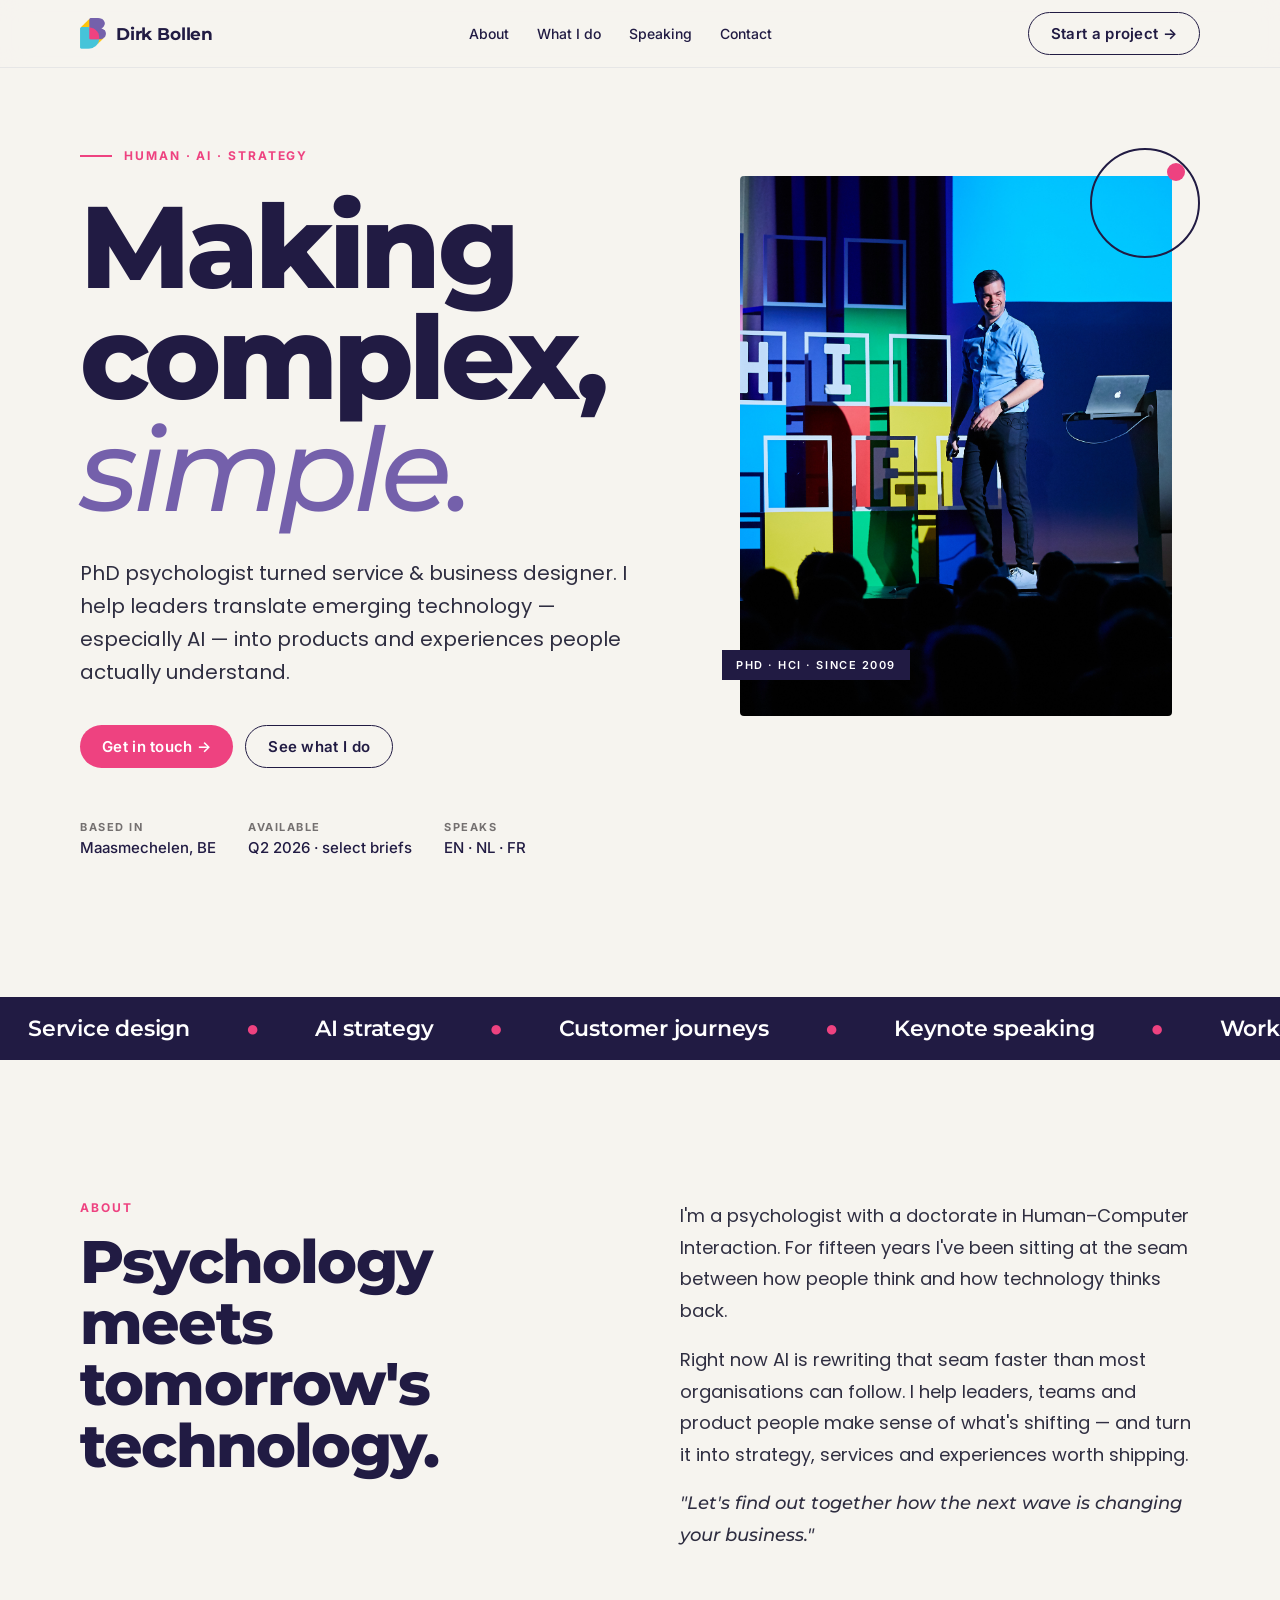
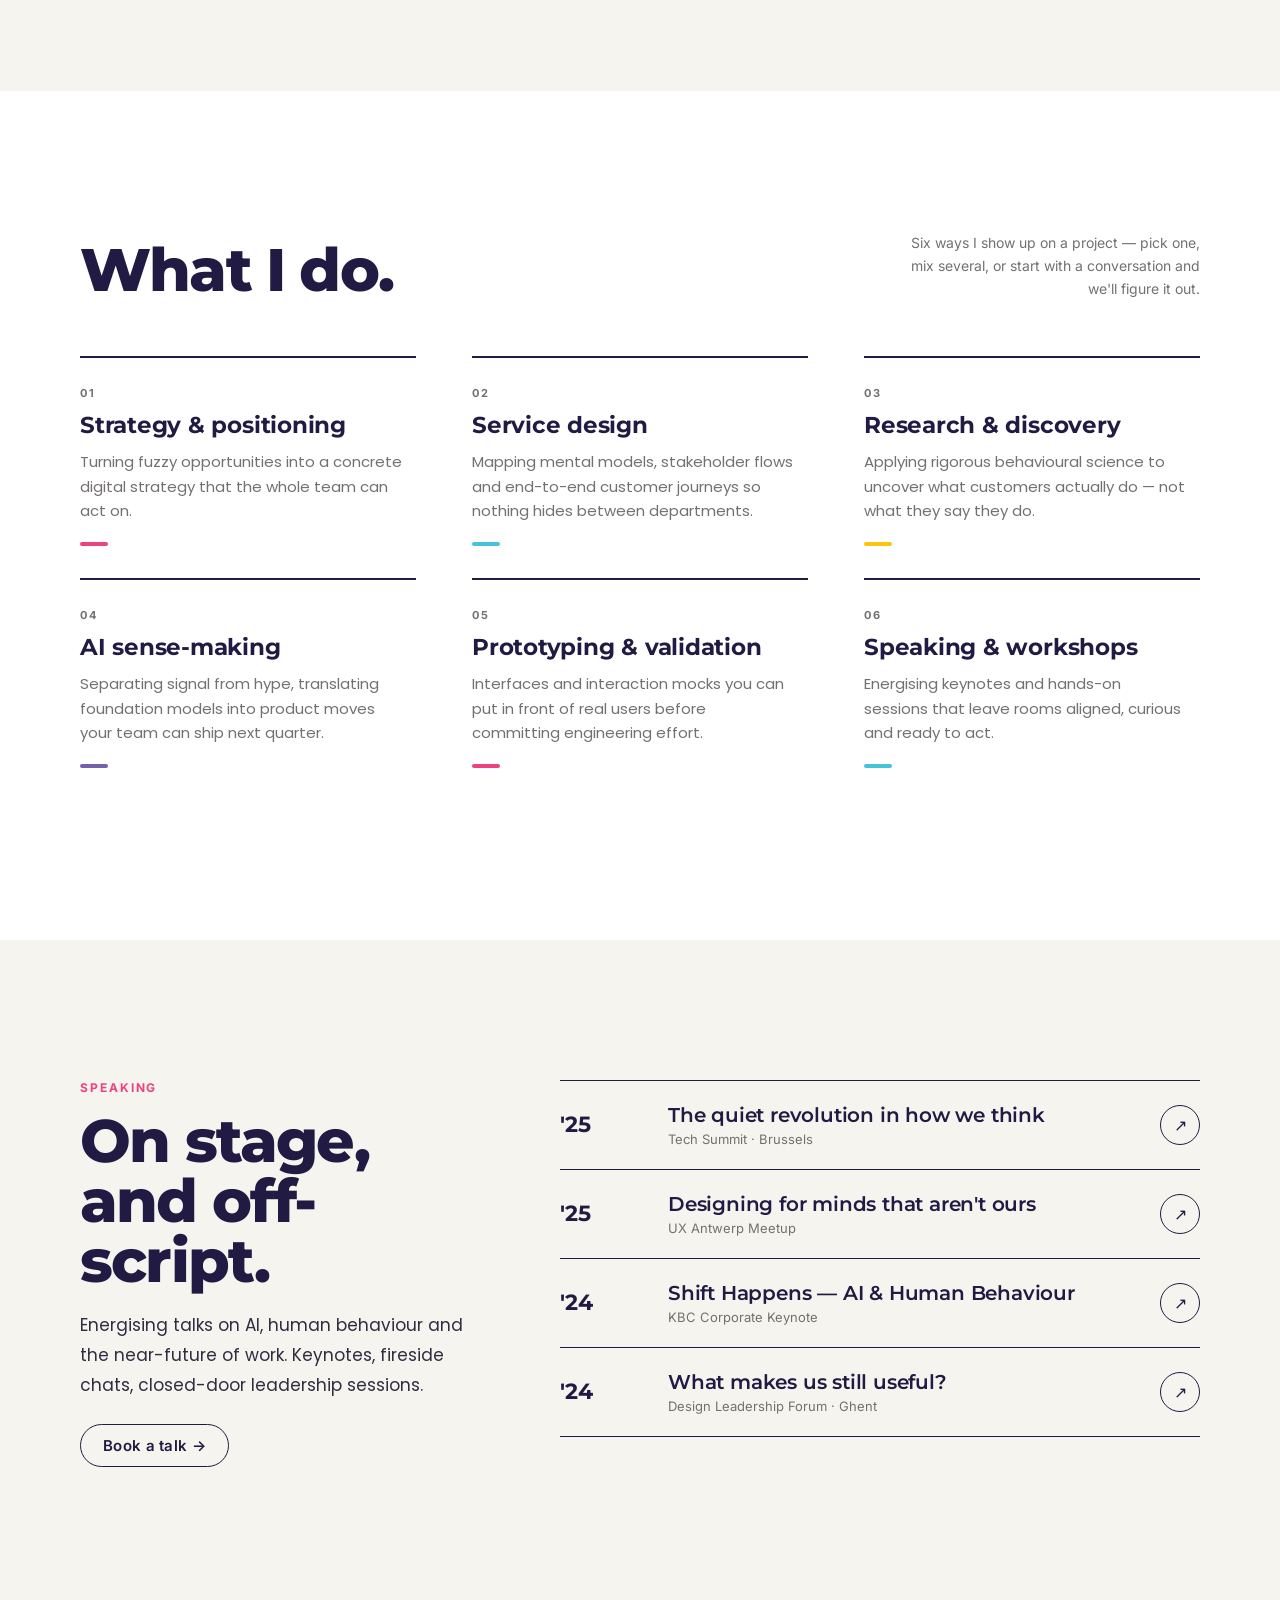
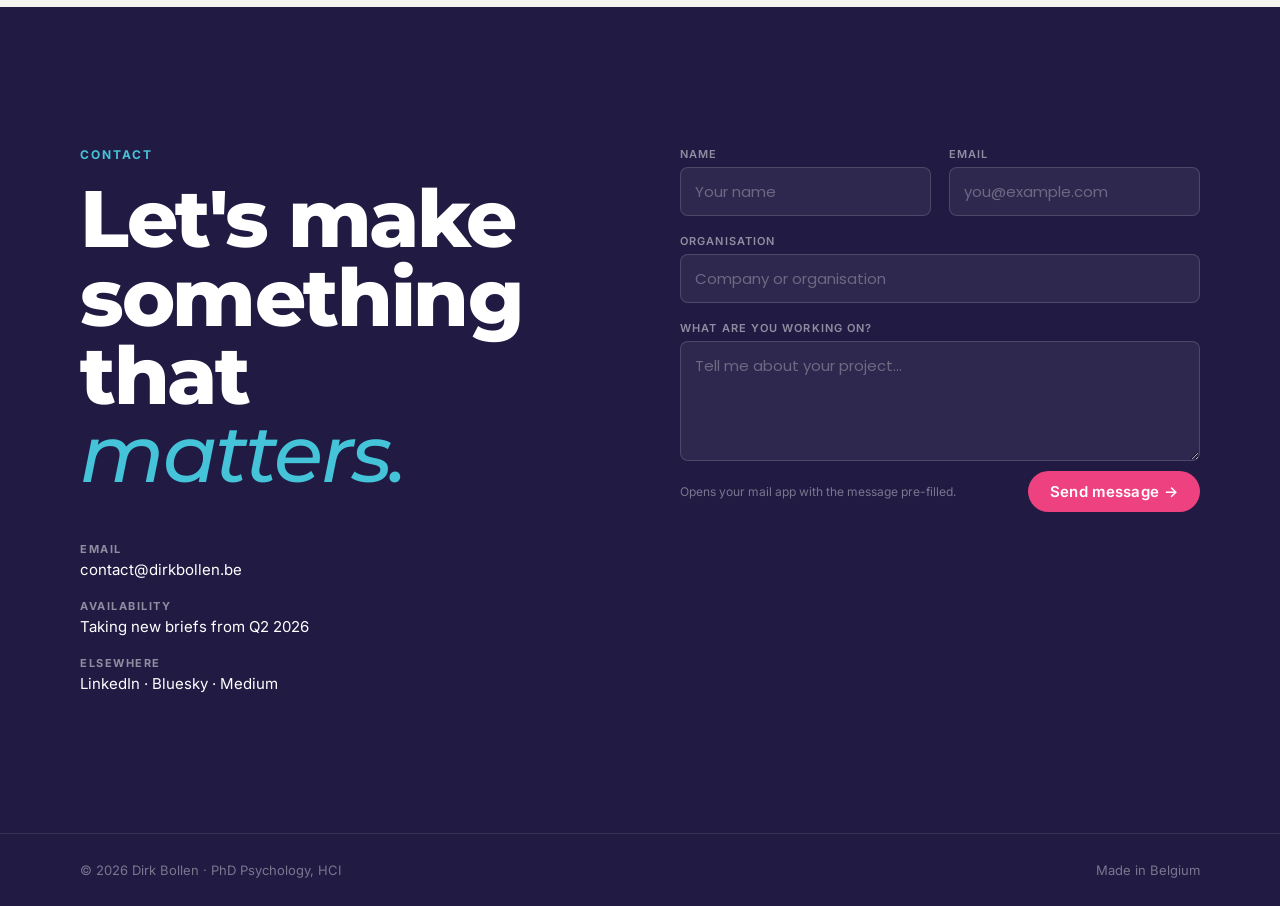
==== index.html @ e6adaf10 "Initial commit: personal website with index and assets Co-Authored-By: Claude Sonnet 4.6 <noreply@an" ====
<!DOCTYPE html>
<html lang="en">
<head>
  <meta charset="utf-8">
  <meta name="viewport" content="width=device-width, initial-scale=1">
  <title>Dirk Bollen — Making complex, simple.</title>
  <meta name="description" content="PhD psychologist turned service & business designer. Digital strategy, AI sense-making, service design and keynote speaking.">

  <link rel="preconnect" href="https://fonts.googleapis.com">
  <link rel="preconnect" href="https://fonts.gstatic.com" crossorigin>
  <link href="https://fonts.googleapis.com/css2?family=Montserrat:ital,wght@0,400;0,500;0,600;0,700;0,800;1,400;1,500;1,600;1,700;1,800&family=Poppins:wght@300;400;500;600;700&family=Inter:wght@400;500;600;700;800&display=swap" rel="stylesheet">

  <style>
  /* ── Reset ── */
  *, *::before, *::after { box-sizing: border-box; margin: 0; padding: 0; }

  :root {
    --yellow:  #FDC40D;
    --cyan:    #45C4D9;
    --purple:  #7460AB;
    --pink:    #EE4280;
    --ink:     #211B43;
    --ink-alt: #2F2E41;
    --gray-100: #E6E6E6;
    --gray-500: #747070;
    --bg-page:  #F6F4EF;
    --font-display: 'Montserrat', 'Helvetica Neue', Arial, sans-serif;
    --font-body:    'Poppins', 'Helvetica Neue', Arial, sans-serif;
    --font-ui:      'Inter', 'Helvetica Neue', Arial, sans-serif;
    --ease-out: cubic-bezier(0.22, 1, 0.36, 1);
    --nav-h: 68px;
  }

  html { font-size: 16px; scroll-behavior: smooth; }
  body {
    font-family: var(--font-body);
    background: var(--bg-page);
    color: var(--ink);
    -webkit-font-smoothing: antialiased;
    -moz-osx-font-smoothing: grayscale;
    overflow-x: hidden;
  }
  h1, h2, h3 { font-family: var(--font-display); letter-spacing: -0.03em; line-height: 1; }
  img { display: block; max-width: 100%; }
  a { color: inherit; text-decoration: none; }
  section { scroll-margin-top: var(--nav-h); }

  /* ── Buttons ── */
  .btn {
    display: inline-flex; align-items: center; gap: 8px;
    padding: 13px 22px;
    font-family: var(--font-ui); font-weight: 600; font-size: 15px;
    letter-spacing: 0.02em; border-radius: 999px;
    cursor: pointer; border: 0; text-decoration: none;
    transition: transform 150ms var(--ease-out);
    white-space: nowrap; line-height: 1;
  }
  .btn:hover  { transform: translateY(-1px); }
  .btn:active { transform: none; opacity: 0.9; }
  .btn-pink  { background: var(--pink);  color: #fff; }
  .btn-ghost { background: transparent; color: var(--ink); border: 1.5px solid var(--ink); }

  /* ── Layout wrap ── */
  .wrap {
    max-width: 1280px; margin: 0 auto; padding: 0 24px;
  }
  @media (min-width: 768px)  { .wrap { padding: 0 48px; } }
  @media (min-width: 1280px) { .wrap { padding: 0 80px; } }

  /* ── Nav ── */
  .nav {
    position: sticky; top: 0; z-index: 50;
    height: var(--nav-h);
    background: rgba(246,244,239,0.92);
    backdrop-filter: blur(12px); -webkit-backdrop-filter: blur(12px);
    border-bottom: 1px solid var(--gray-100);
  }
  .nav-inner {
    max-width: 1280px; margin: 0 auto; padding: 0 24px;
    height: 100%; display: flex; align-items: center; justify-content: space-between;
  }
  @media (min-width: 768px)  { .nav-inner { padding: 0 48px; } }
  @media (min-width: 1280px) { .nav-inner { padding: 0 80px; } }

  .nav-brand {
    display: flex; align-items: center; gap: 10px;
    font-family: var(--font-display); font-weight: 700; font-size: 17px;
    letter-spacing: -0.01em; color: var(--ink);
  }
  .nav-brand img { width: 26px; height: auto; }

  .nav-links {
    display: none; list-style: none;
    gap: 28px; font-family: var(--font-ui); font-weight: 500; font-size: 14px;
  }
  .nav-links a:hover { color: var(--pink); transition: color 150ms ease; }
  @media (min-width: 768px) { .nav-links { display: flex; } }

  .nav-cta { display: none; }
  @media (min-width: 1024px) { .nav-cta { display: inline-flex; } }

  .nav-mobile-cta { display: inline-flex; font-size: 14px; padding: 10px 18px; }
  @media (min-width: 768px) { .nav-mobile-cta { display: none; } }

  /* ── Hero ── */
  #hero { padding: 72px 0 100px; }
  @media (min-width: 1024px) { #hero { padding: 80px 0 140px; } }

  .hero-grid {
    display: grid; grid-template-columns: 1fr; gap: 64px; align-items: start;
  }
  @media (min-width: 1024px) {
    .hero-grid { grid-template-columns: 1fr 460px; gap: 80px; }
  }

  .hero-eyebrow {
    font-family: var(--font-ui); font-weight: 700; font-size: 12px;
    letter-spacing: 0.16em; text-transform: uppercase; color: var(--pink);
    display: flex; align-items: center; gap: 12px; margin-bottom: 28px;
  }
  .hero-eyebrow::before {
    content: ""; width: 32px; height: 2px; background: var(--pink); flex-shrink: 0;
  }

  #hero h1 {
    font-size: clamp(64px, 10vw, 116px);
    font-weight: 800; letter-spacing: -0.04em; line-height: 0.96; margin-bottom: 32px;
  }
  #hero h1 em { font-style: italic; font-weight: 500; color: var(--purple); }

  .hero-sub {
    font-size: clamp(17px, 1.8vw, 20px); line-height: 1.65;
    color: var(--ink-alt); max-width: 52ch; margin-bottom: 36px;
  }

  .hero-ctas { display: flex; flex-wrap: wrap; gap: 12px; margin-bottom: 52px; }

  .hero-meta { display: flex; flex-wrap: wrap; gap: 32px; font-family: var(--font-ui); }
  .hero-meta .k {
    font-size: 11px; font-weight: 700; letter-spacing: 0.14em;
    text-transform: uppercase; color: var(--gray-500); margin-bottom: 4px;
  }
  .hero-meta .v { font-size: 15px; font-weight: 500; }

  /* Portrait */
  .portrait-wrap {
    position: relative; padding: 28px 28px 0 0;
  }
  @media (max-width: 1023px) { .portrait-wrap { max-width: 400px; } }

  .portrait-inner { position: relative; aspect-ratio: 4 / 5; }

  .portrait-img {
    position: absolute; inset: 0; border-radius: 4px;
    background-image: url('project/website/assets/dirk-stage.jpg');
    background-size: cover; background-position: 52% 40%;
  }
  .portrait-tag {
    position: absolute; left: -18px; bottom: 36px;
    background: var(--ink); color: #fff;
    font-family: var(--font-ui); font-weight: 600; font-size: 11px;
    letter-spacing: 0.14em; text-transform: uppercase; padding: 8px 14px;
    white-space: nowrap;
  }
  .portrait-ring {
    position: absolute; right: -28px; top: -28px;
    width: 110px; height: 110px;
    border: 2px solid var(--ink); border-radius: 50%; pointer-events: none;
  }
  .portrait-dot {
    position: absolute; right: -13px; top: -13px;
    width: 18px; height: 18px;
    background: var(--pink); border-radius: 50%; pointer-events: none;
  }

  /* ── Ticker ── */
  .ticker {
    background: var(--ink); color: #fff;
    padding: 18px 0; overflow: hidden; white-space: nowrap; user-select: none;
    font-family: var(--font-display); font-weight: 600;
    font-size: clamp(16px, 2vw, 22px); letter-spacing: -0.01em;
  }
  .ticker-track {
    display: inline-flex;
    animation: ticker 30s linear infinite;
  }
  .ticker-track span { padding: 0 28px; flex-shrink: 0; }
  .ticker-dot { color: var(--pink); }
  @keyframes ticker {
    from { transform: translateX(0); }
    to   { transform: translateX(-50%); }
  }
  @media (prefers-reduced-motion: reduce) { .ticker-track { animation: none; } }

  /* ── About ── */
  #about { padding: 100px 0; }
  @media (min-width: 1024px) { #about { padding: 140px 0; } }

  .about-grid {
    display: grid; grid-template-columns: 1fr; gap: 48px;
  }
  @media (min-width: 900px) {
    .about-grid { grid-template-columns: 1fr 1fr; gap: 80px; align-items: start; }
  }

  .section-label {
    font-family: var(--font-ui); font-weight: 700; font-size: 12px;
    letter-spacing: 0.16em; text-transform: uppercase;
    color: var(--pink); margin-bottom: 16px;
  }

  #about h2 {
    font-size: clamp(40px, 5vw, 60px); font-weight: 800; line-height: 1.02;
  }

  .about-body p {
    font-size: clamp(16px, 1.5vw, 18px); line-height: 1.75;
    color: var(--ink-alt); max-width: 55ch;
  }
  .about-body p + p { margin-top: 18px; }
  .about-sig {
    margin-top: 28px;
    font-family: var(--font-display); font-style: italic; font-weight: 500;
    font-size: clamp(17px, 1.8vw, 21px); color: var(--purple);
    line-height: 1.4; max-width: 44ch;
  }

  /* ── Services ── */
  #services { background: #fff; padding: 100px 0; }
  @media (min-width: 1024px) { #services { padding: 140px 0; } }

  .services-head {
    display: flex; justify-content: space-between; align-items: flex-end;
    flex-wrap: wrap; gap: 24px; margin-bottom: 56px;
  }
  #services h2 { font-size: clamp(40px, 5vw, 60px); font-weight: 800; }
  .services-note {
    font-family: var(--font-ui); font-size: 14px; color: var(--gray-500);
    max-width: 300px; line-height: 1.65;
  }
  @media (min-width: 1024px) { .services-note { text-align: right; } }

  .svc-grid { display: grid; grid-template-columns: 1fr; }
  @media (min-width: 640px)  { .svc-grid { grid-template-columns: repeat(2, 1fr); column-gap: 48px; } }
  @media (min-width: 1024px) { .svc-grid { grid-template-columns: repeat(3, 1fr); column-gap: 56px; } }

  .svc-item { padding: 28px 0 32px; border-top: 2px solid var(--ink); }
  .svc-num {
    font-family: var(--font-ui); font-size: 11px; font-weight: 700;
    letter-spacing: 0.14em; text-transform: uppercase;
    color: var(--gray-500); margin-bottom: 12px;
  }
  .svc-item h3 {
    font-size: clamp(19px, 1.8vw, 23px); font-weight: 700;
    letter-spacing: -0.01em; line-height: 1.2; margin-bottom: 10px;
  }
  .svc-item p { font-size: 15px; line-height: 1.65; color: var(--gray-500); max-width: 36ch; }
  .svc-bar { width: 28px; height: 4px; background: var(--pink); margin-top: 18px; border-radius: 2px; }
  .svc-item:nth-child(2) .svc-bar { background: var(--cyan); }
  .svc-item:nth-child(3) .svc-bar { background: var(--yellow); }
  .svc-item:nth-child(4) .svc-bar { background: var(--purple); }
  .svc-item:nth-child(5) .svc-bar { background: var(--pink); }
  .svc-item:nth-child(6) .svc-bar { background: var(--cyan); }

  /* ── Speaking ── */
  #speaking { padding: 100px 0; }
  @media (min-width: 1024px) { #speaking { padding: 140px 0; } }

  .speaking-grid {
    display: grid; grid-template-columns: 1fr; gap: 48px;
  }
  @media (min-width: 1024px) {
    .speaking-grid { grid-template-columns: 400px 1fr; gap: 80px; align-items: start; }
  }

  #speaking h2 {
    font-size: clamp(40px, 5vw, 60px); font-weight: 800; line-height: 1; margin-top: 14px;
  }
  .speaking-lead {
    font-size: clamp(15px, 1.5vw, 17px); line-height: 1.75;
    color: var(--ink-alt); margin-top: 20px; max-width: 42ch;
  }
  .speaking-cta { margin-top: 24px; display: inline-flex; }

  .talks { border-bottom: 1.5px solid var(--ink); }
  .talk {
    display: grid; grid-template-columns: 56px 1fr auto;
    gap: 20px; padding: 22px 0;
    border-top: 1.5px solid var(--ink); align-items: center;
  }
  @media (min-width: 640px) { .talk { grid-template-columns: 80px 1fr auto; gap: 28px; } }

  .talk-year {
    font-family: var(--font-display); font-weight: 700;
    font-size: clamp(18px, 2vw, 22px); line-height: 1;
  }
  .talk-title {
    font-family: var(--font-display); font-weight: 600;
    font-size: clamp(16px, 1.8vw, 20px); letter-spacing: -0.01em; line-height: 1.2;
  }
  .talk-venue {
    font-family: var(--font-ui); font-size: 13px;
    color: var(--gray-500); margin-top: 4px;
  }
  .talk-arrow {
    width: 40px; height: 40px; flex-shrink: 0;
    border: 1.5px solid var(--ink); border-radius: 50%;
    display: flex; align-items: center; justify-content: center; font-size: 16px;
    transition: background 150ms ease, color 150ms ease;
  }
  .talk:hover .talk-arrow { background: var(--ink); color: #fff; }

  /* ── Contact ── */
  #contact { background: var(--ink); color: #fff; padding: 100px 0; }
  @media (min-width: 1024px) { #contact { padding: 140px 0; } }

  .contact-grid {
    display: grid; grid-template-columns: 1fr; gap: 60px;
  }
  @media (min-width: 1024px) {
    .contact-grid { grid-template-columns: 1fr 520px; gap: 100px; }
  }

  .contact-label {
    font-family: var(--font-ui); font-weight: 700; font-size: 12px;
    letter-spacing: 0.16em; text-transform: uppercase;
    color: var(--cyan); margin-bottom: 18px;
  }
  #contact h2 {
    font-size: clamp(48px, 7vw, 80px); font-weight: 800; line-height: 0.98; color: #fff;
  }
  #contact h2 em { font-style: italic; font-weight: 500; color: var(--cyan); }

  .contact-info { margin-top: 48px; display: flex; flex-direction: column; gap: 20px; }
  .contact-info .row { font-family: var(--font-ui); font-size: 15px; }
  .contact-info .row small {
    display: block; color: rgba(255,255,255,0.5);
    font-size: 11px; letter-spacing: 0.14em; text-transform: uppercase;
    font-weight: 700; margin-bottom: 4px;
  }

  /* Form */
  .form-grid { display: grid; grid-template-columns: 1fr; gap: 18px; }
  @media (min-width: 540px) {
    .form-grid { grid-template-columns: 1fr 1fr; }
    .form-grid .f-full { grid-column: 1 / 3; }
  }

  .field { display: flex; flex-direction: column; gap: 6px; }
  .field label {
    font-family: var(--font-ui); font-weight: 600; font-size: 11px;
    letter-spacing: 0.1em; text-transform: uppercase; color: rgba(255,255,255,0.5);
  }
  .field input, .field textarea {
    font-family: var(--font-body); font-size: 15px; padding: 12px 14px;
    background: rgba(255,255,255,0.06); border: 1.5px solid rgba(255,255,255,0.15);
    color: #fff; border-radius: 8px; outline: none; width: 100%;
    transition: border-color 150ms ease;
  }
  .field input::placeholder, .field textarea::placeholder { color: rgba(255,255,255,0.3); }
  .field input:focus, .field textarea:focus { border-color: var(--cyan); }
  .field textarea { min-height: 120px; resize: vertical; }

  .form-footer {
    display: flex; align-items: center; justify-content: space-between;
    flex-wrap: wrap; gap: 16px; margin-top: 10px;
  }
  .form-note {
    font-family: var(--font-ui); font-size: 12px; color: rgba(255,255,255,0.4); margin: 0;
  }

  /* ── Footer ── */
  footer {
    background: var(--ink); padding: 28px 0;
    border-top: 1px solid rgba(255,255,255,0.1);
    font-family: var(--font-ui); font-size: 13px; color: rgba(255,255,255,0.4);
  }
  .footer-inner {
    display: flex; justify-content: space-between;
    align-items: center; flex-wrap: wrap; gap: 12px;
  }
  </style>
</head>
<body>

  <!-- NAV -->
  <header class="nav">
    <div class="nav-inner">
      <a href="#hero" class="nav-brand">
        <img src="project/website/assets/logo-color.png" alt="Dirk Bollen">
        Dirk Bollen
      </a>
      <ul class="nav-links">
        <li><a href="#about">About</a></li>
        <li><a href="#services">What I do</a></li>
        <li><a href="#speaking">Speaking</a></li>
        <li><a href="#contact">Contact</a></li>
      </ul>
      <a href="#contact" class="btn btn-ghost nav-cta">Start a project →</a>
      <a href="#contact" class="btn btn-pink nav-mobile-cta">Contact</a>
    </div>
  </header>

  <main>

    <!-- HERO -->
    <section id="hero">
      <div class="wrap">
        <div class="hero-grid">
          <div>
            <div class="hero-eyebrow">Human · AI · Strategy</div>
            <h1>Making<br>complex,<br><em>simple.</em></h1>
            <p class="hero-sub">PhD psychologist turned service &amp; business designer. I help leaders translate emerging technology — especially AI — into products and experiences people actually understand.</p>
            <div class="hero-ctas">
              <a class="btn btn-pink" href="#contact">Get in touch →</a>
              <a class="btn btn-ghost" href="#services">See what I do</a>
            </div>
            <div class="hero-meta">
              <div><div class="k">Based in</div><div class="v">Maasmechelen, BE</div></div>
              <div><div class="k">Available</div><div class="v">Q2 2026 · select briefs</div></div>
              <div><div class="k">Speaks</div><div class="v">EN · NL · FR</div></div>
            </div>
          </div>
          <div class="portrait-wrap">
            <div class="portrait-inner">
              <div class="portrait-img" role="img" aria-label="Dirk Bollen presenting on stage"></div>
              <div class="portrait-ring" aria-hidden="true"></div>
              <div class="portrait-dot" aria-hidden="true"></div>
              <div class="portrait-tag">PhD · HCI · since 2009</div>
            </div>
          </div>
        </div>
      </div>
    </section>

    <!-- TICKER -->
    <div class="ticker" aria-hidden="true">
      <div class="ticker-track">
        <span>Service design</span><span class="ticker-dot">●</span>
        <span>AI strategy</span><span class="ticker-dot">●</span>
        <span>Customer journeys</span><span class="ticker-dot">●</span>
        <span>Keynote speaking</span><span class="ticker-dot">●</span>
        <span>Workshops</span><span class="ticker-dot">●</span>
        <span>Behavioural research</span><span class="ticker-dot">●</span>
        <span>Product discovery</span><span class="ticker-dot">●</span>
        <!-- duplicate for seamless loop -->
        <span>Service design</span><span class="ticker-dot">●</span>
        <span>AI strategy</span><span class="ticker-dot">●</span>
        <span>Customer journeys</span><span class="ticker-dot">●</span>
        <span>Keynote speaking</span><span class="ticker-dot">●</span>
        <span>Workshops</span><span class="ticker-dot">●</span>
        <span>Behavioural research</span><span class="ticker-dot">●</span>
        <span>Product discovery</span><span class="ticker-dot">●</span>
      </div>
    </div>

    <!-- ABOUT -->
    <section id="about">
      <div class="wrap">
        <div class="about-grid">
          <div>
            <div class="section-label">About</div>
            <h2>Psychology<br>meets tomorrow's<br>technology.</h2>
          </div>
          <div class="about-body">
            <p>I'm a psychologist with a doctorate in Human–Computer Interaction. For fifteen years I've been sitting at the seam between how people think and how technology thinks back.</p>
            <p>Right now AI is rewriting that seam faster than most organisations can follow. I help leaders, teams and product people make sense of what's shifting — and turn it into strategy, services and experiences worth shipping.</p>
            <p class="about-sig">"Let's find out together how the next wave is changing your business."</p>
          </div>
        </div>
      </div>
    </section>

    <!-- SERVICES -->
    <section id="services">
      <div class="wrap">
        <div class="services-head">
          <h2>What I do.</h2>
          <p class="services-note">Six ways I show up on a project — pick one, mix several, or start with a conversation and we'll figure it out.</p>
        </div>
        <div class="svc-grid">
          <div class="svc-item">
            <div class="svc-num">01</div>
            <h3>Strategy &amp; positioning</h3>
            <p>Turning fuzzy opportunities into a concrete digital strategy that the whole team can act on.</p>
            <div class="svc-bar"></div>
          </div>
          <div class="svc-item">
            <div class="svc-num">02</div>
            <h3>Service design</h3>
            <p>Mapping mental models, stakeholder flows and end-to-end customer journeys so nothing hides between departments.</p>
            <div class="svc-bar"></div>
          </div>
          <div class="svc-item">
            <div class="svc-num">03</div>
            <h3>Research &amp; discovery</h3>
            <p>Applying rigorous behavioural science to uncover what customers actually do — not what they say they do.</p>
            <div class="svc-bar"></div>
          </div>
          <div class="svc-item">
            <div class="svc-num">04</div>
            <h3>AI sense-making</h3>
            <p>Separating signal from hype, translating foundation models into product moves your team can ship next quarter.</p>
            <div class="svc-bar"></div>
          </div>
          <div class="svc-item">
            <div class="svc-num">05</div>
            <h3>Prototyping &amp; validation</h3>
            <p>Interfaces and interaction mocks you can put in front of real users before committing engineering effort.</p>
            <div class="svc-bar"></div>
          </div>
          <div class="svc-item">
            <div class="svc-num">06</div>
            <h3>Speaking &amp; workshops</h3>
            <p>Energising keynotes and hands-on sessions that leave rooms aligned, curious and ready to act.</p>
            <div class="svc-bar"></div>
          </div>
        </div>
      </div>
    </section>

    <!-- SPEAKING -->
    <section id="speaking">
      <div class="wrap">
        <div class="speaking-grid">
          <div>
            <div class="section-label">Speaking</div>
            <h2>On stage,<br>and off-script.</h2>
            <p class="speaking-lead">Energising talks on AI, human behaviour and the near-future of work. Keynotes, fireside chats, closed-door leadership sessions.</p>
            <a class="btn btn-ghost speaking-cta" href="#contact">Book a talk →</a>
          </div>
          <div>
            <div class="talks">
              <div class="talk">
                <div class="talk-year">'25</div>
                <div>
                  <div class="talk-title">The quiet revolution in how we think</div>
                  <div class="talk-venue">Tech Summit · Brussels</div>
                </div>
                <div class="talk-arrow" aria-hidden="true">↗</div>
              </div>
              <div class="talk">
                <div class="talk-year">'25</div>
                <div>
                  <div class="talk-title">Designing for minds that aren't ours</div>
                  <div class="talk-venue">UX Antwerp Meetup</div>
                </div>
                <div class="talk-arrow" aria-hidden="true">↗</div>
              </div>
              <div class="talk">
                <div class="talk-year">'24</div>
                <div>
                  <div class="talk-title">Shift Happens — AI &amp; Human Behaviour</div>
                  <div class="talk-venue">KBC Corporate Keynote</div>
                </div>
                <div class="talk-arrow" aria-hidden="true">↗</div>
              </div>
              <div class="talk">
                <div class="talk-year">'24</div>
                <div>
                  <div class="talk-title">What makes us still useful?</div>
                  <div class="talk-venue">Design Leadership Forum · Ghent</div>
                </div>
                <div class="talk-arrow" aria-hidden="true">↗</div>
              </div>
            </div>
          </div>
        </div>
      </div>
    </section>

    <!-- CONTACT -->
    <section id="contact">
      <div class="wrap">
        <div class="contact-grid">
          <div>
            <div class="contact-label">Contact</div>
            <h2>Let's make<br>something that <em>matters.</em></h2>
            <div class="contact-info">
              <div class="row"><small>Email</small>contact@dirkbollen.be</div>
              <div class="row"><small>Availability</small>Taking new briefs from Q2 2026</div>
              <div class="row"><small>Elsewhere</small>LinkedIn · Bluesky · Medium</div>
            </div>
          </div>
          <form onsubmit="return sendMail(event)">
            <div class="form-grid">
              <div class="field">
                <label for="name">Name</label>
                <input id="name" name="name" type="text" required placeholder="Your name">
              </div>
              <div class="field">
                <label for="email">Email</label>
                <input id="email" name="email" type="email" required placeholder="you@example.com">
              </div>
              <div class="field f-full">
                <label for="org">Organisation</label>
                <input id="org" name="org" type="text" placeholder="Company or organisation">
              </div>
              <div class="field f-full">
                <label for="msg">What are you working on?</label>
                <textarea id="msg" name="msg" required placeholder="Tell me about your project..."></textarea>
              </div>
            </div>
            <div class="form-footer">
              <p class="form-note">Opens your mail app with the message pre-filled.</p>
              <button class="btn btn-pink" type="submit">Send message →</button>
            </div>
          </form>
        </div>
      </div>
    </section>

  </main>

  <footer>
    <div class="wrap">
      <div class="footer-inner">
        <span>© 2026 Dirk Bollen · PhD Psychology, HCI</span>
        <span>Made in Belgium</span>
      </div>
    </div>
  </footer>

  <script>
    function sendMail(e) {
      e.preventDefault();
      const name = document.getElementById('name').value;
      const email = document.getElementById('email').value;
      const org  = document.getElementById('org').value;
      const msg  = document.getElementById('msg').value;
      const body = `From: ${name} <${email}>\nOrganisation: ${org}\n\n${msg}`;
      window.location.href = `mailto:contact@dirkbollen.be?subject=${encodeURIComponent('Project enquiry from ' + name)}&body=${encodeURIComponent(body)}`;
      return false;
    }
  </script>

</body>
</html>
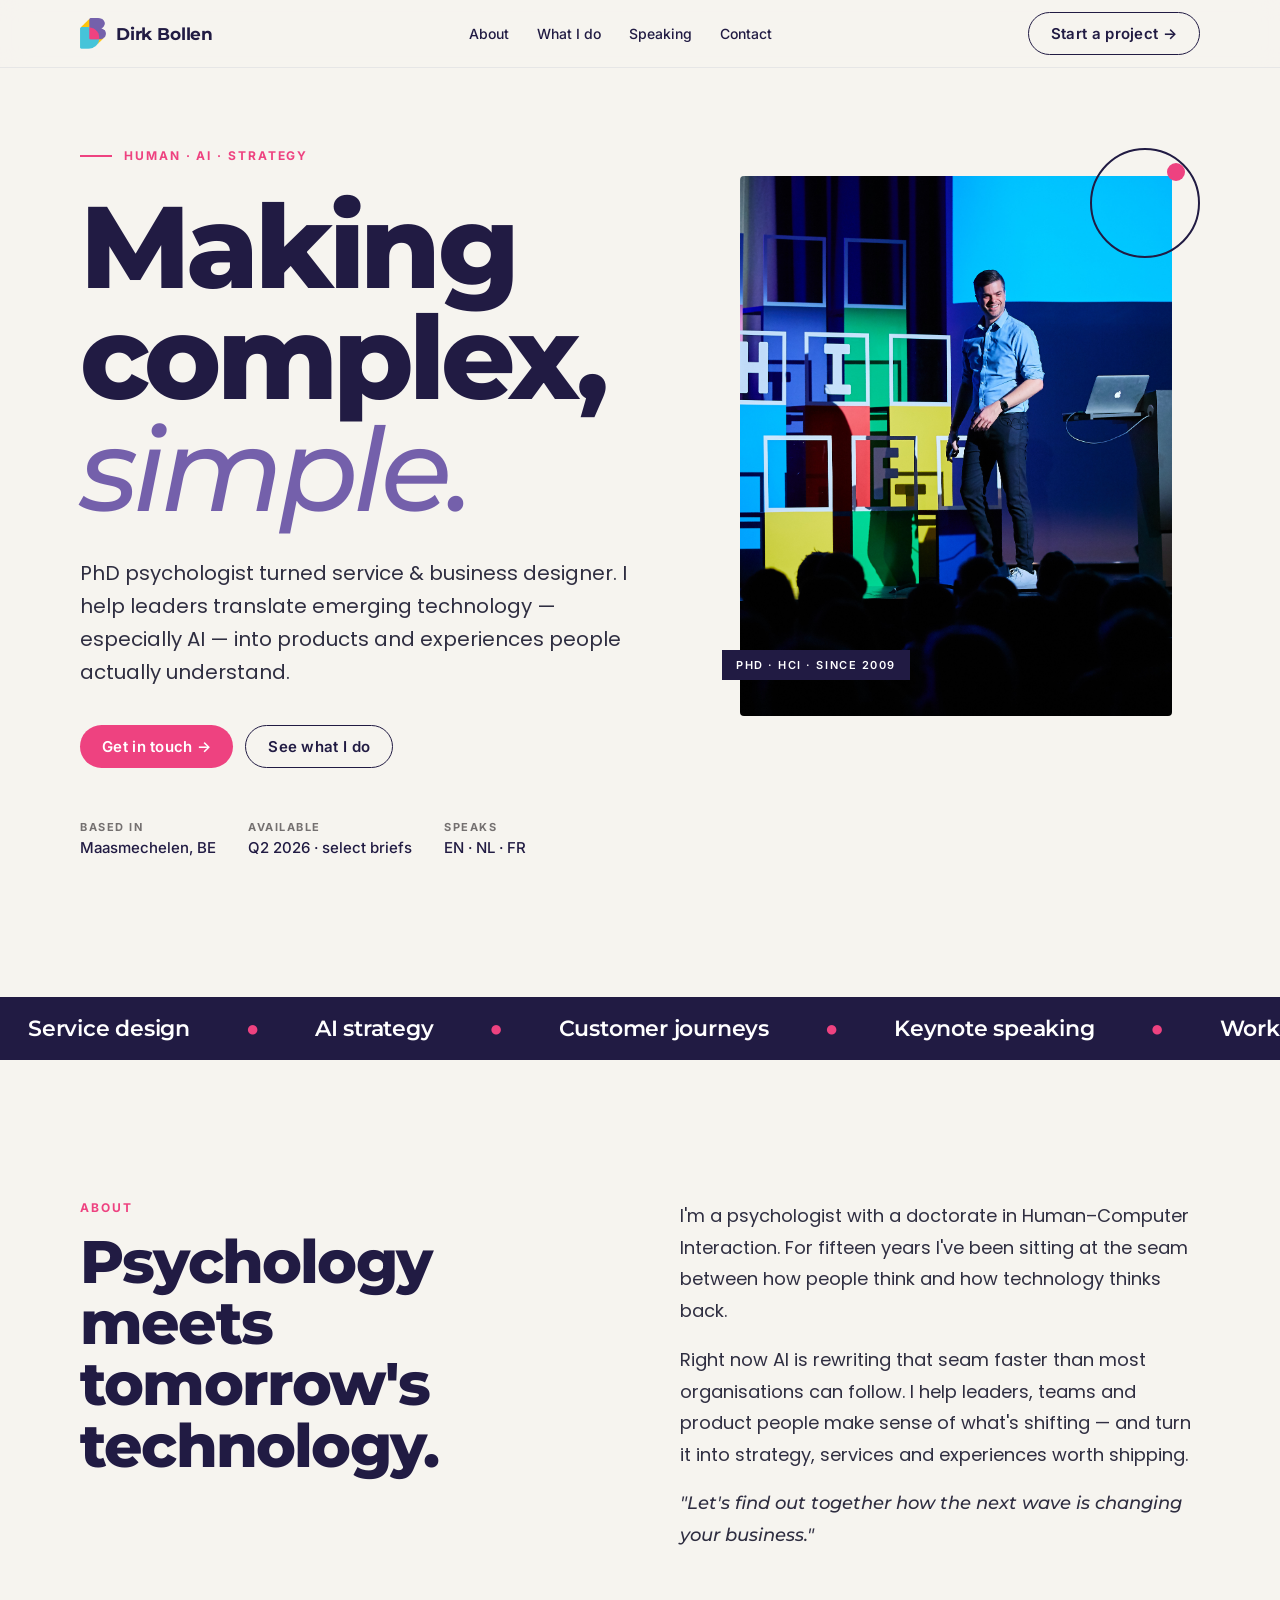
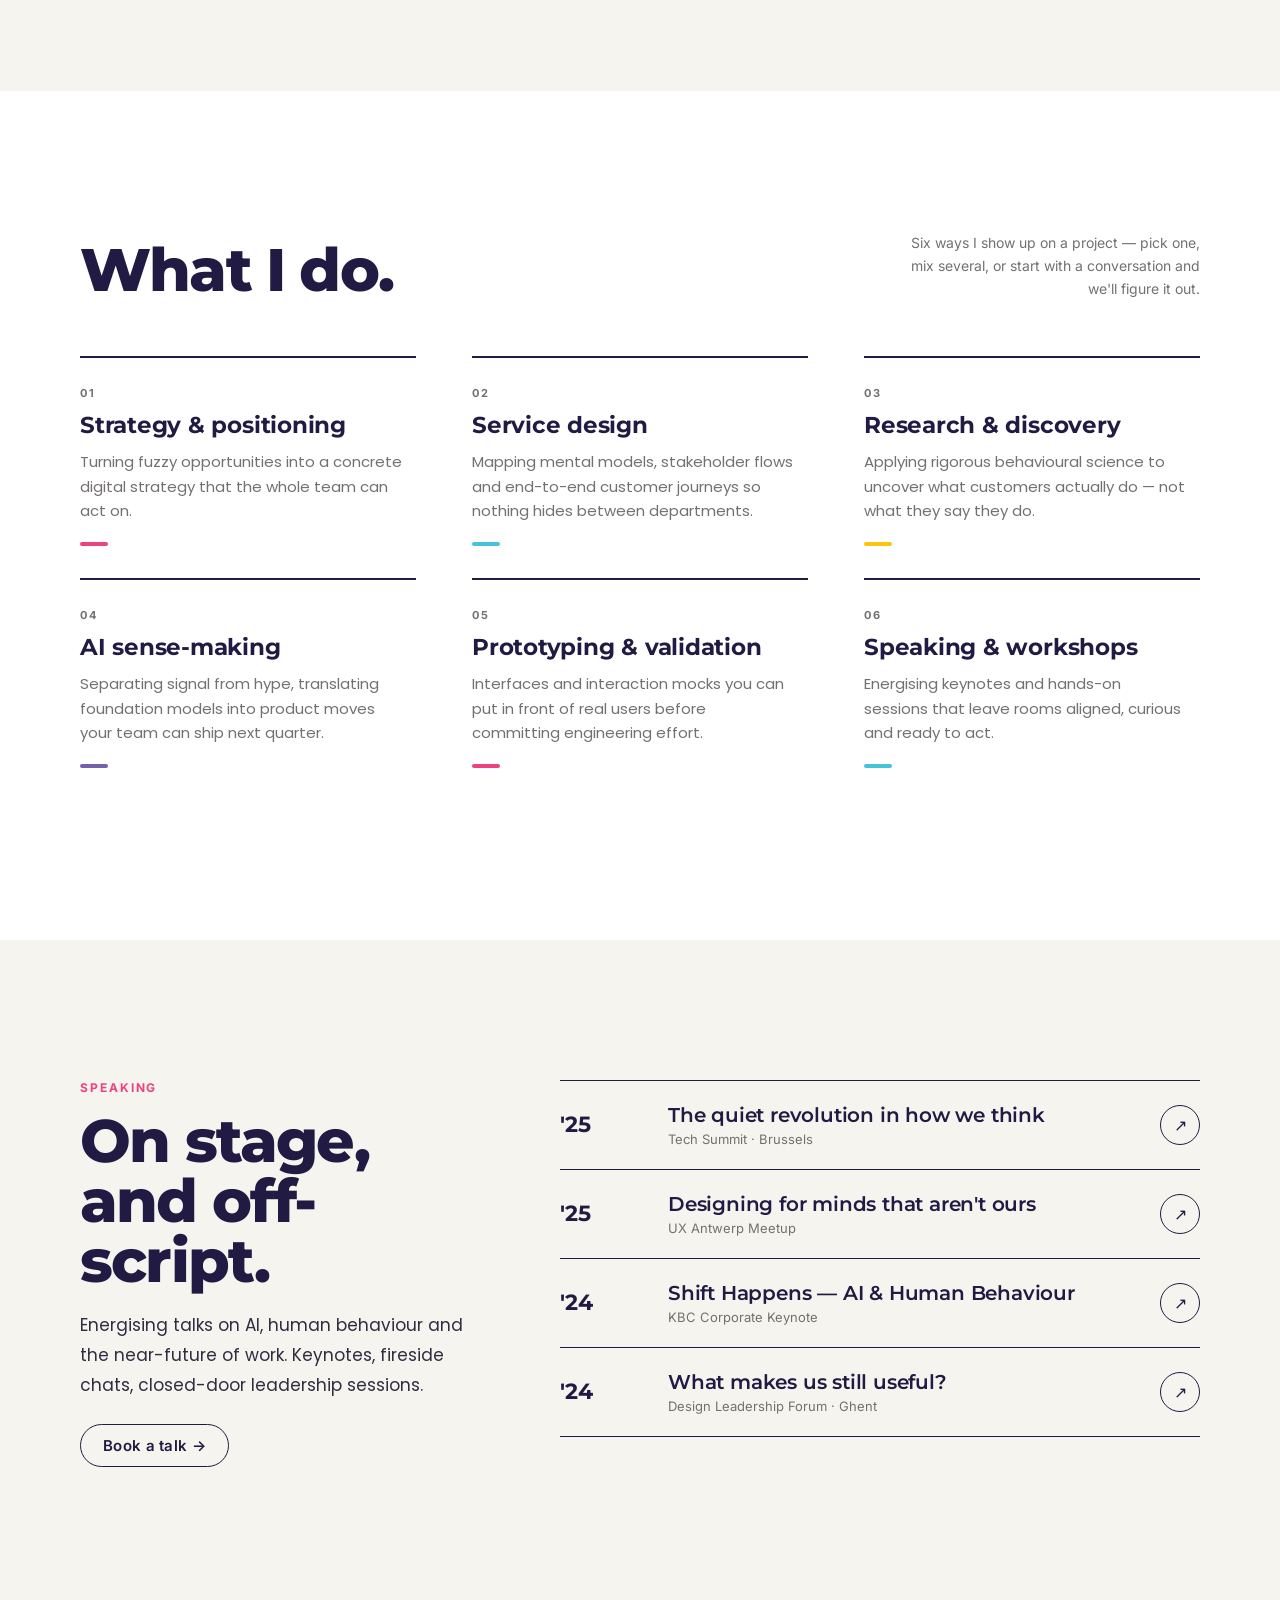
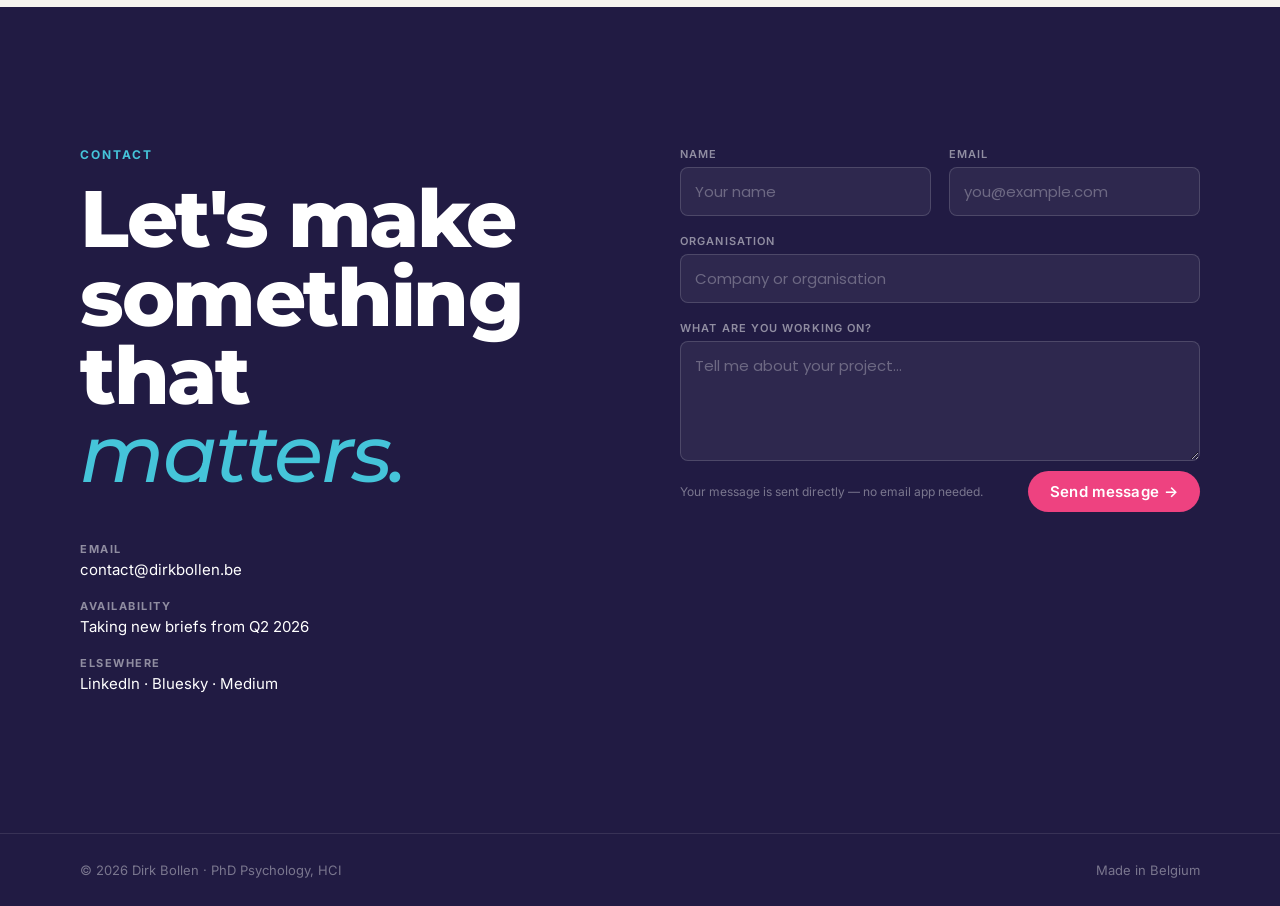
==== commit 41ac9ec3: "Replace mailto contact form with AJAX submission via Formspree - Removes the mailto handler that ope" ====
--- a/index.html
+++ b/index.html
@@ -368,6 +368,29 @@
   .form-note {
     font-family: var(--font-ui); font-size: 12px; color: rgba(255,255,255,0.4); margin: 0;
   }
+
+  .form-success {
+    display: none; text-align: center; padding: 40px 24px;
+    font-family: var(--font-ui);
+  }
+  .form-success .success-icon {
+    width: 56px; height: 56px; border-radius: 50%;
+    background: var(--cyan); color: var(--ink);
+    display: flex; align-items: center; justify-content: center;
+    font-size: 26px; margin: 0 auto 20px;
+  }
+  .form-success h3 {
+    font-family: var(--font-display); font-size: 22px; font-weight: 700;
+    color: #fff; margin-bottom: 8px;
+  }
+  .form-success p { font-size: 14px; color: rgba(255,255,255,0.55); line-height: 1.65; }
+
+  .form-error-msg {
+    display: none; font-family: var(--font-ui); font-size: 13px;
+    color: #ff8fa3; margin-top: 4px;
+  }
+
+  .btn[disabled] { opacity: 0.6; cursor: not-allowed; transform: none !important; }
 
   /* ── Footer ── */
   footer {
@@ -582,7 +605,10 @@
               <div class="row"><small>Elsewhere</small>LinkedIn · Bluesky · Medium</div>
             </div>
           </div>
-          <form onsubmit="return sendMail(event)">
+          <form id="contact-form" novalidate>
+            <!-- Honeypot: bots fill this, humans don't -->
+            <input type="text" name="_honey" style="display:none" tabindex="-1" autocomplete="off">
+
             <div class="form-grid">
               <div class="field">
                 <label for="name">Name</label>
@@ -602,10 +628,17 @@
               </div>
             </div>
             <div class="form-footer">
-              <p class="form-note">Opens your mail app with the message pre-filled.</p>
-              <button class="btn btn-pink" type="submit">Send message →</button>
+              <p class="form-note" id="form-note">Your message is sent directly — no email app needed.</p>
+              <button class="btn btn-pink" type="submit" id="submit-btn">Send message →</button>
             </div>
+            <p class="form-error-msg" id="form-error">Something went wrong. Please try again or email contact@dirkbollen.be directly.</p>
           </form>
+
+          <div class="form-success" id="form-success" role="status" aria-live="polite">
+            <div class="success-icon" aria-hidden="true">✓</div>
+            <h3>Message sent!</h3>
+            <p>Thanks for reaching out. I'll get back to you within a couple of business days.</p>
+          </div>
         </div>
       </div>
     </section>
@@ -622,16 +655,54 @@
   </footer>
 
   <script>
-    function sendMail(e) {
+    // ── Contact form ──────────────────────────────────────────────────────────
+    // Replace YOUR_FORM_ID below with the ID from your Formspree dashboard
+    // (sign up free at https://formspree.io → New Form → copy the 8-char ID).
+    const FORMSPREE_ENDPOINT = 'https://formspree.io/f/mlgaqyqp';
+
+    document.getElementById('contact-form').addEventListener('submit', async function (e) {
       e.preventDefault();
-      const name = document.getElementById('name').value;
-      const email = document.getElementById('email').value;
-      const org  = document.getElementById('org').value;
-      const msg  = document.getElementById('msg').value;
-      const body = `From: ${name} <${email}>\nOrganisation: ${org}\n\n${msg}`;
-      window.location.href = `mailto:contact@dirkbollen.be?subject=${encodeURIComponent('Project enquiry from ' + name)}&body=${encodeURIComponent(body)}`;
-      return false;
-    }
+
+      const form      = e.target;
+      const btn       = document.getElementById('submit-btn');
+      const errorEl   = document.getElementById('form-error');
+      const successEl = document.getElementById('form-success');
+
+      // Honeypot check — bail silently if a bot filled the hidden field
+      if (form._honey.value) return;
+
+      // Basic client-side validation
+      const name  = form.name.value.trim();
+      const email = form.email.value.trim();
+      const msg   = form.msg.value.trim();
+      if (!name || !email || !msg) return;
+
+      btn.disabled = true;
+      btn.textContent = 'Sending…';
+      errorEl.style.display = 'none';
+
+      try {
+        const res = await fetch(FORMSPREE_ENDPOINT, {
+          method: 'POST',
+          headers: { 'Accept': 'application/json' },
+          body: new FormData(form)
+        });
+
+        if (res.ok) {
+          form.style.display = 'none';
+          successEl.style.display = 'block';
+        } else {
+          const data = await res.json().catch(() => ({}));
+          console.error('Formspree error:', res.status, data);
+          throw new Error('Server error');
+        }
+      } catch (err) {
+        console.error('Submit failed:', err);
+        errorEl.style.display = 'block';
+        btn.disabled = false;
+        btn.textContent = 'Send message →';
+      }
+    });
   </script>
 
 </body>
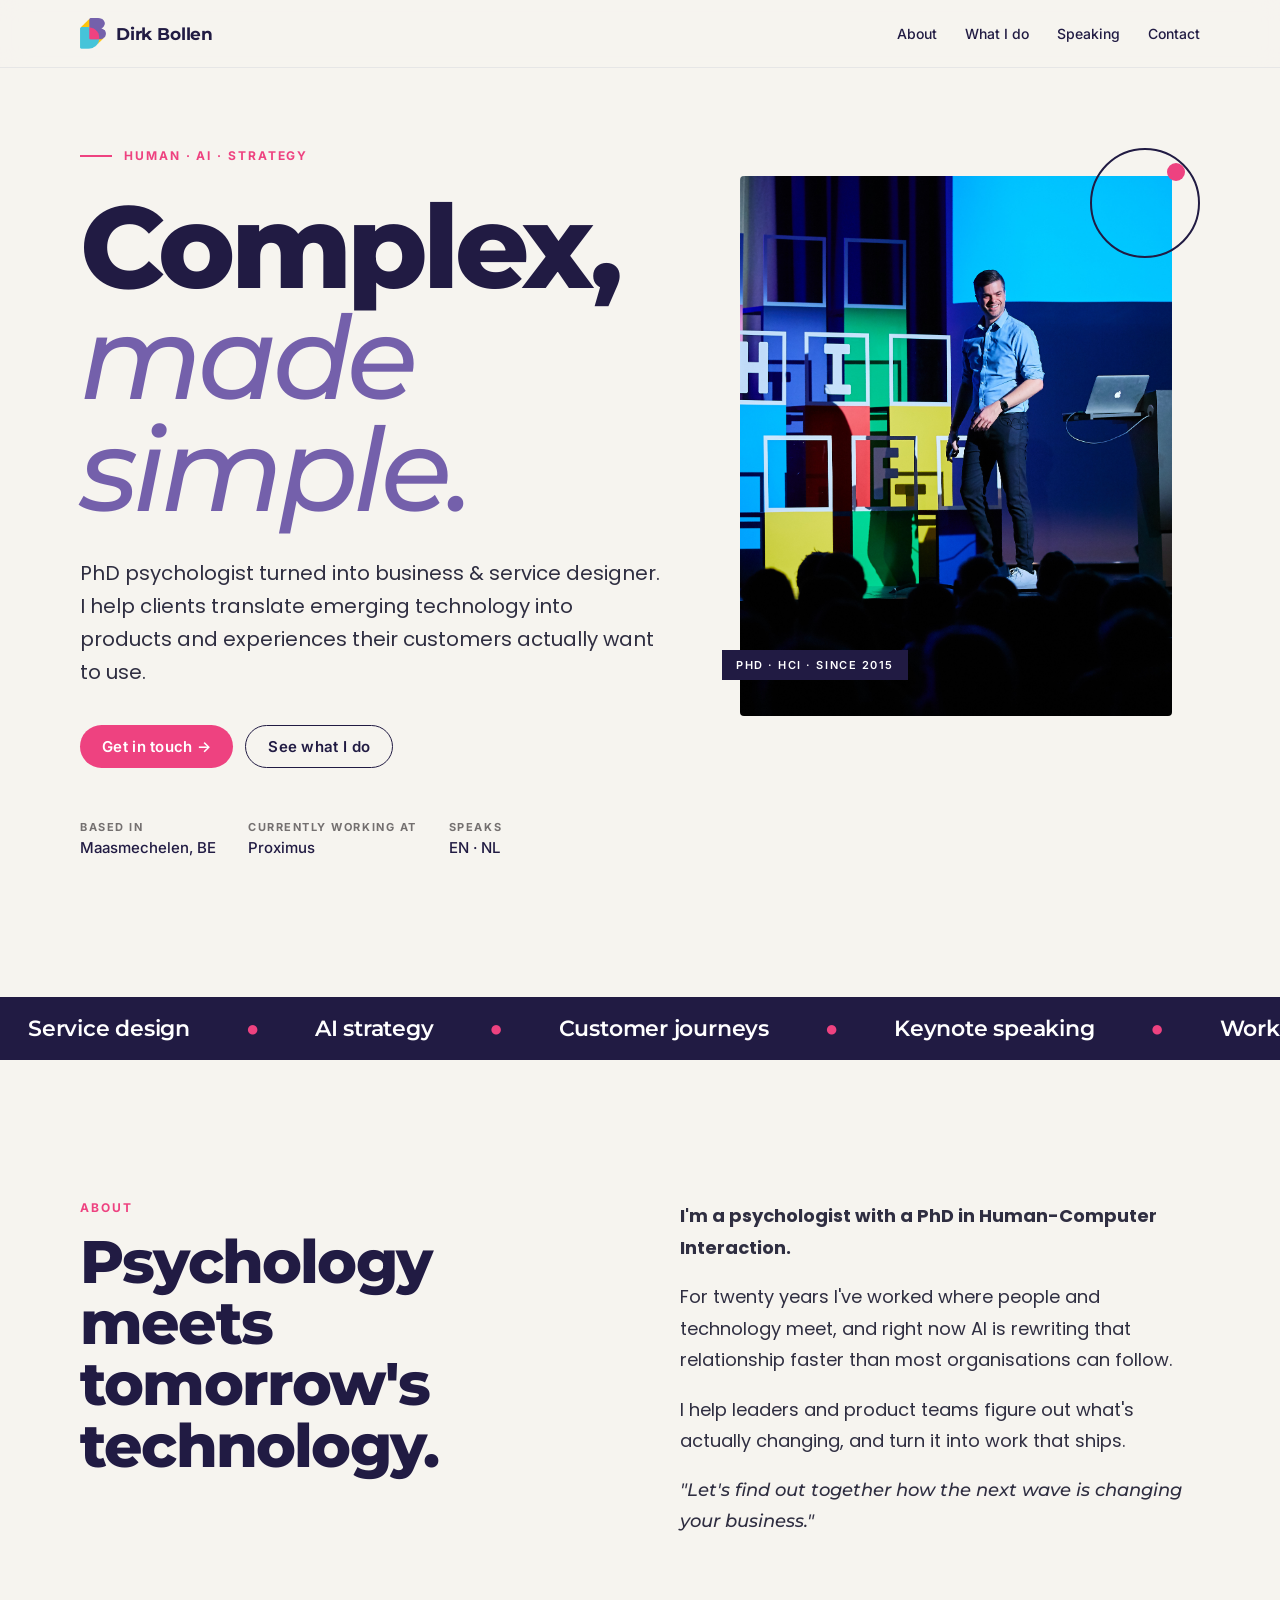
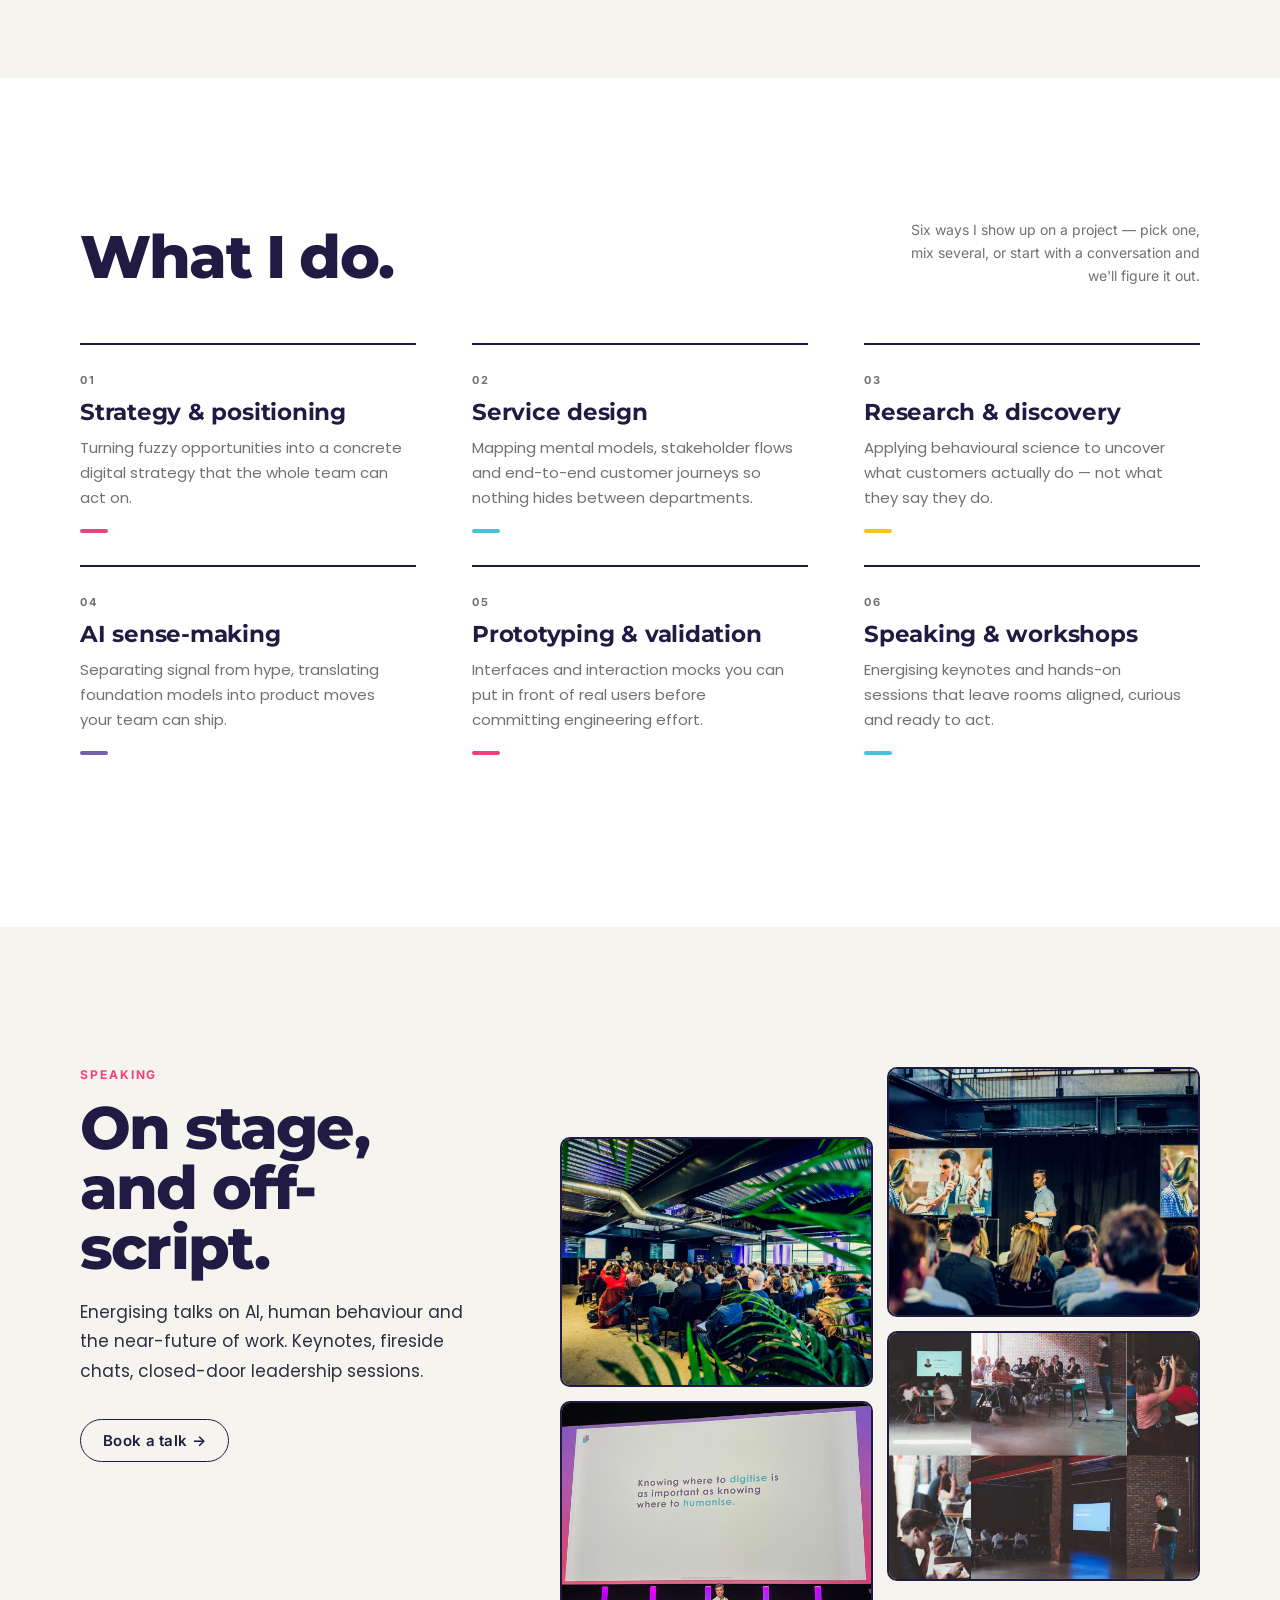
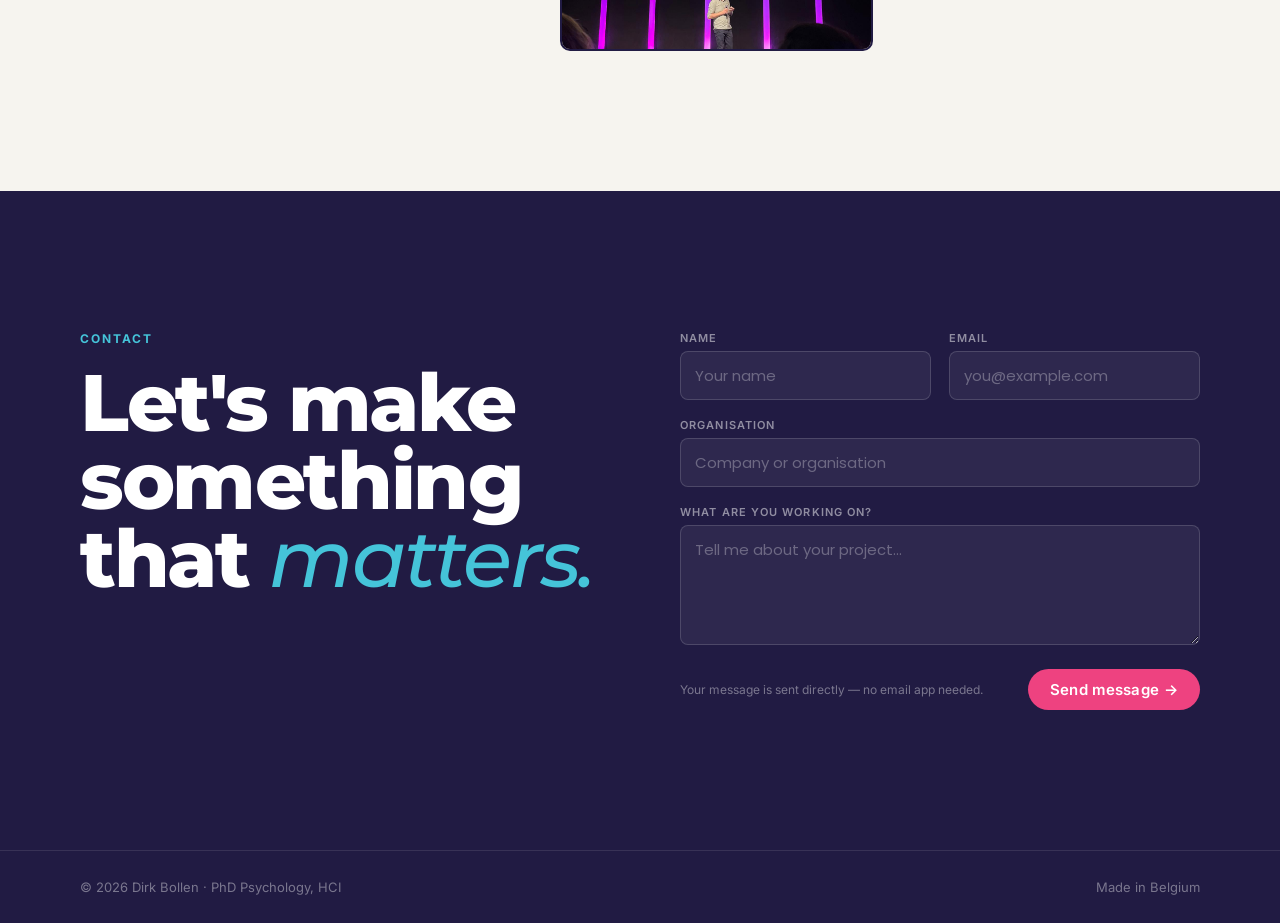
==== commit 349ea1da: "Redesign speaking section, clean up nav, and fix spacing - Replace talk list with staggered 4-image " ====
--- a/index.html
+++ b/index.html
@@ -96,9 +96,6 @@
   .nav-links a:hover { color: var(--pink); transition: color 150ms ease; }
   @media (min-width: 768px) { .nav-links { display: flex; } }
 
-  .nav-cta { display: none; }
-  @media (min-width: 1024px) { .nav-cta { display: inline-flex; } }
-
   .nav-mobile-cta { display: inline-flex; font-size: 14px; padding: 10px 18px; }
   @media (min-width: 768px) { .nav-mobile-cta { display: none; } }
 
@@ -280,35 +277,33 @@
     font-size: clamp(15px, 1.5vw, 17px); line-height: 1.75;
     color: var(--ink-alt); margin-top: 20px; max-width: 42ch;
   }
-  .speaking-cta { margin-top: 24px; display: inline-flex; }
-
-  .talks { border-bottom: 1.5px solid var(--ink); }
-  .talk {
-    display: grid; grid-template-columns: 56px 1fr auto;
-    gap: 20px; padding: 22px 0;
-    border-top: 1.5px solid var(--ink); align-items: center;
-  }
-  @media (min-width: 640px) { .talk { grid-template-columns: 80px 1fr auto; gap: 28px; } }
-
-  .talk-year {
-    font-family: var(--font-display); font-weight: 700;
-    font-size: clamp(18px, 2vw, 22px); line-height: 1;
-  }
-  .talk-title {
-    font-family: var(--font-display); font-weight: 600;
-    font-size: clamp(16px, 1.8vw, 20px); letter-spacing: -0.01em; line-height: 1.2;
-  }
-  .talk-venue {
-    font-family: var(--font-ui); font-size: 13px;
-    color: var(--gray-500); margin-top: 4px;
-  }
-  .talk-arrow {
-    width: 40px; height: 40px; flex-shrink: 0;
-    border: 1.5px solid var(--ink); border-radius: 50%;
-    display: flex; align-items: center; justify-content: center; font-size: 16px;
-    transition: background 150ms ease, color 150ms ease;
-  }
-  .talk:hover .talk-arrow { background: var(--ink); color: #fff; }
+  .speaking-cta { margin-top: 32px; display: inline-flex; }
+
+  .event-gallery {
+    display: grid;
+    grid-template-columns: 1fr 1fr;
+    grid-template-rows: 56px 180px 56px 180px 56px;
+    gap: 14px;
+  }
+
+  .event-gallery-cell {
+    position: relative; overflow: hidden;
+    border: 2px solid var(--ink); border-radius: 10px;
+    opacity: 0; filter: blur(10px); transform: translateY(12px);
+    transition: opacity 500ms var(--ease-out), filter 500ms var(--ease-out), transform 500ms var(--ease-out);
+  }
+  .event-gallery-cell.in-view { opacity: 1; filter: blur(0px); transform: translateY(0); }
+
+  .event-gallery-cell:nth-child(1) { grid-column: 2; grid-row: 1 / 3; transition-delay: 0.2s; }
+  .event-gallery-cell:nth-child(2) { grid-column: 1; grid-row: 2 / 4; transition-delay: 0.4s; }
+  .event-gallery-cell:nth-child(3) { grid-column: 1; grid-row: 4 / 6; transition-delay: 0.6s; }
+  .event-gallery-cell:nth-child(4) { grid-column: 2; grid-row: 3 / 5; transition-delay: 0.8s; }
+
+  .event-gallery-cell img {
+    width: 100%; height: 100%; object-fit: cover; display: block;
+    transition: transform 400ms var(--ease-out);
+  }
+  .event-gallery-cell:hover img { transform: scale(1.04); }
 
   /* ── Contact ── */
   #contact { background: var(--ink); color: #fff; padding: 100px 0; }
@@ -318,7 +313,7 @@
     display: grid; grid-template-columns: 1fr; gap: 60px;
   }
   @media (min-width: 1024px) {
-    .contact-grid { grid-template-columns: 1fr 520px; gap: 100px; }
+    .contact-grid { grid-template-columns: 1fr 520px; gap: 80px; align-items: start; }
   }
 
   .contact-label {
@@ -330,14 +325,6 @@
     font-size: clamp(48px, 7vw, 80px); font-weight: 800; line-height: 0.98; color: #fff;
   }
   #contact h2 em { font-style: italic; font-weight: 500; color: var(--cyan); }
-
-  .contact-info { margin-top: 48px; display: flex; flex-direction: column; gap: 20px; }
-  .contact-info .row { font-family: var(--font-ui); font-size: 15px; }
-  .contact-info .row small {
-    display: block; color: rgba(255,255,255,0.5);
-    font-size: 11px; letter-spacing: 0.14em; text-transform: uppercase;
-    font-weight: 700; margin-bottom: 4px;
-  }
 
   /* Form */
   .form-grid { display: grid; grid-template-columns: 1fr; gap: 18px; }
@@ -363,7 +350,7 @@
 
   .form-footer {
     display: flex; align-items: center; justify-content: space-between;
-    flex-wrap: wrap; gap: 16px; margin-top: 10px;
+    flex-wrap: wrap; gap: 16px; margin-top: 24px;
   }
   .form-note {
     font-family: var(--font-ui); font-size: 12px; color: rgba(255,255,255,0.4); margin: 0;
@@ -419,8 +406,7 @@
         <li><a href="#speaking">Speaking</a></li>
         <li><a href="#contact">Contact</a></li>
       </ul>
-      <a href="#contact" class="btn btn-ghost nav-cta">Start a project →</a>
-      <a href="#contact" class="btn btn-pink nav-mobile-cta">Contact</a>
+<a href="#contact" class="btn btn-pink nav-mobile-cta">Contact</a>
     </div>
   </header>
 
@@ -432,16 +418,16 @@
         <div class="hero-grid">
           <div>
             <div class="hero-eyebrow">Human · AI · Strategy</div>
-            <h1>Making<br>complex,<br><em>simple.</em></h1>
-            <p class="hero-sub">PhD psychologist turned service &amp; business designer. I help leaders translate emerging technology — especially AI — into products and experiences people actually understand.</p>
+            <h1>Complex,<br><em>made simple.</em></h1>
+            <p class="hero-sub">PhD psychologist turned into business &amp; service designer. I help clients translate emerging technology into products and experiences their customers actually want to use.</p>
             <div class="hero-ctas">
               <a class="btn btn-pink" href="#contact">Get in touch →</a>
               <a class="btn btn-ghost" href="#services">See what I do</a>
             </div>
             <div class="hero-meta">
               <div><div class="k">Based in</div><div class="v">Maasmechelen, BE</div></div>
-              <div><div class="k">Available</div><div class="v">Q2 2026 · select briefs</div></div>
-              <div><div class="k">Speaks</div><div class="v">EN · NL · FR</div></div>
+              <div><div class="k">Currently working at</div><div class="v">Proximus</div></div>
+              <div><div class="k">Speaks</div><div class="v">EN · NL</div></div>
             </div>
           </div>
           <div class="portrait-wrap">
@@ -449,7 +435,7 @@
               <div class="portrait-img" role="img" aria-label="Dirk Bollen presenting on stage"></div>
               <div class="portrait-ring" aria-hidden="true"></div>
               <div class="portrait-dot" aria-hidden="true"></div>
-              <div class="portrait-tag">PhD · HCI · since 2009</div>
+              <div class="portrait-tag">PhD · HCI · since 2015</div>
             </div>
           </div>
         </div>
@@ -486,8 +472,9 @@
             <h2>Psychology<br>meets tomorrow's<br>technology.</h2>
           </div>
           <div class="about-body">
-            <p>I'm a psychologist with a doctorate in Human–Computer Interaction. For fifteen years I've been sitting at the seam between how people think and how technology thinks back.</p>
-            <p>Right now AI is rewriting that seam faster than most organisations can follow. I help leaders, teams and product people make sense of what's shifting — and turn it into strategy, services and experiences worth shipping.</p>
+            <p><b>I'm a psychologist with a PhD in Human-Computer Interaction.</b></p>
+            <p>For twenty years I've worked where people and technology meet, and right now AI is rewriting that relationship faster than most organisations can follow.</p>
+            <p>I help leaders and product teams figure out what's actually changing, and turn it into work that ships.</p>
             <p class="about-sig">"Let's find out together how the next wave is changing your business."</p>
           </div>
         </div>
@@ -517,13 +504,13 @@
           <div class="svc-item">
             <div class="svc-num">03</div>
             <h3>Research &amp; discovery</h3>
-            <p>Applying rigorous behavioural science to uncover what customers actually do — not what they say they do.</p>
+            <p>Applying behavioural science to uncover what customers actually do — not what they say they do.</p>
             <div class="svc-bar"></div>
           </div>
           <div class="svc-item">
             <div class="svc-num">04</div>
             <h3>AI sense-making</h3>
-            <p>Separating signal from hype, translating foundation models into product moves your team can ship next quarter.</p>
+            <p>Separating signal from hype, translating foundation models into product moves your team can ship.</p>
             <div class="svc-bar"></div>
           </div>
           <div class="svc-item">
@@ -553,38 +540,18 @@
             <a class="btn btn-ghost speaking-cta" href="#contact">Book a talk →</a>
           </div>
           <div>
-            <div class="talks">
-              <div class="talk">
-                <div class="talk-year">'25</div>
-                <div>
-                  <div class="talk-title">The quiet revolution in how we think</div>
-                  <div class="talk-venue">Tech Summit · Brussels</div>
-                </div>
-                <div class="talk-arrow" aria-hidden="true">↗</div>
-              </div>
-              <div class="talk">
-                <div class="talk-year">'25</div>
-                <div>
-                  <div class="talk-title">Designing for minds that aren't ours</div>
-                  <div class="talk-venue">UX Antwerp Meetup</div>
-                </div>
-                <div class="talk-arrow" aria-hidden="true">↗</div>
-              </div>
-              <div class="talk">
-                <div class="talk-year">'24</div>
-                <div>
-                  <div class="talk-title">Shift Happens — AI &amp; Human Behaviour</div>
-                  <div class="talk-venue">KBC Corporate Keynote</div>
-                </div>
-                <div class="talk-arrow" aria-hidden="true">↗</div>
-              </div>
-              <div class="talk">
-                <div class="talk-year">'24</div>
-                <div>
-                  <div class="talk-title">What makes us still useful?</div>
-                  <div class="talk-venue">Design Leadership Forum · Ghent</div>
-                </div>
-                <div class="talk-arrow" aria-hidden="true">↗</div>
+            <div class="event-gallery" id="event-gallery">
+              <div class="event-gallery-cell">
+                <img src="project/website/assets/events/ITP Events - Shift AI - Zaventem - 20032019 - 018.jpg" alt="Shift AI event, Zaventem 2019">
+              </div>
+              <div class="event-gallery-cell">
+                <img src="project/website/assets/events/ITP Events - Shift AI - Zaventem - 20032019 - 029.jpg" alt="Shift AI event, Zaventem 2019">
+              </div>
+              <div class="event-gallery-cell">
+                <img src="project/website/assets/events/PXS1.JPG" alt="Proximus event">
+              </div>
+              <div class="event-gallery-cell">
+                <img src="project/website/assets/events/antwerpen.jpg" alt="Talk in Antwerp">
               </div>
             </div>
           </div>
@@ -599,11 +566,6 @@
           <div>
             <div class="contact-label">Contact</div>
             <h2>Let's make<br>something that <em>matters.</em></h2>
-            <div class="contact-info">
-              <div class="row"><small>Email</small>contact@dirkbollen.be</div>
-              <div class="row"><small>Availability</small>Taking new briefs from Q2 2026</div>
-              <div class="row"><small>Elsewhere</small>LinkedIn · Bluesky · Medium</div>
-            </div>
           </div>
           <form id="contact-form" novalidate>
             <!-- Honeypot: bots fill this, humans don't -->
@@ -655,6 +617,20 @@
   </footer>
 
   <script>
+    // ── Speaking gallery ─────────────────────────────────────────────────────
+    const galleryObserver = new IntersectionObserver((entries) => {
+      entries.forEach(entry => {
+        if (entry.isIntersecting) {
+          entry.target.classList.add('in-view');
+          galleryObserver.unobserve(entry.target);
+        }
+      });
+    }, { threshold: 0.15 });
+
+    document.querySelectorAll('.event-gallery-cell').forEach(cell => {
+      galleryObserver.observe(cell);
+    });
+
     // ── Contact form ──────────────────────────────────────────────────────────
     // Replace YOUR_FORM_ID below with the ID from your Formspree dashboard
     // (sign up free at https://formspree.io → New Form → copy the 8-char ID).
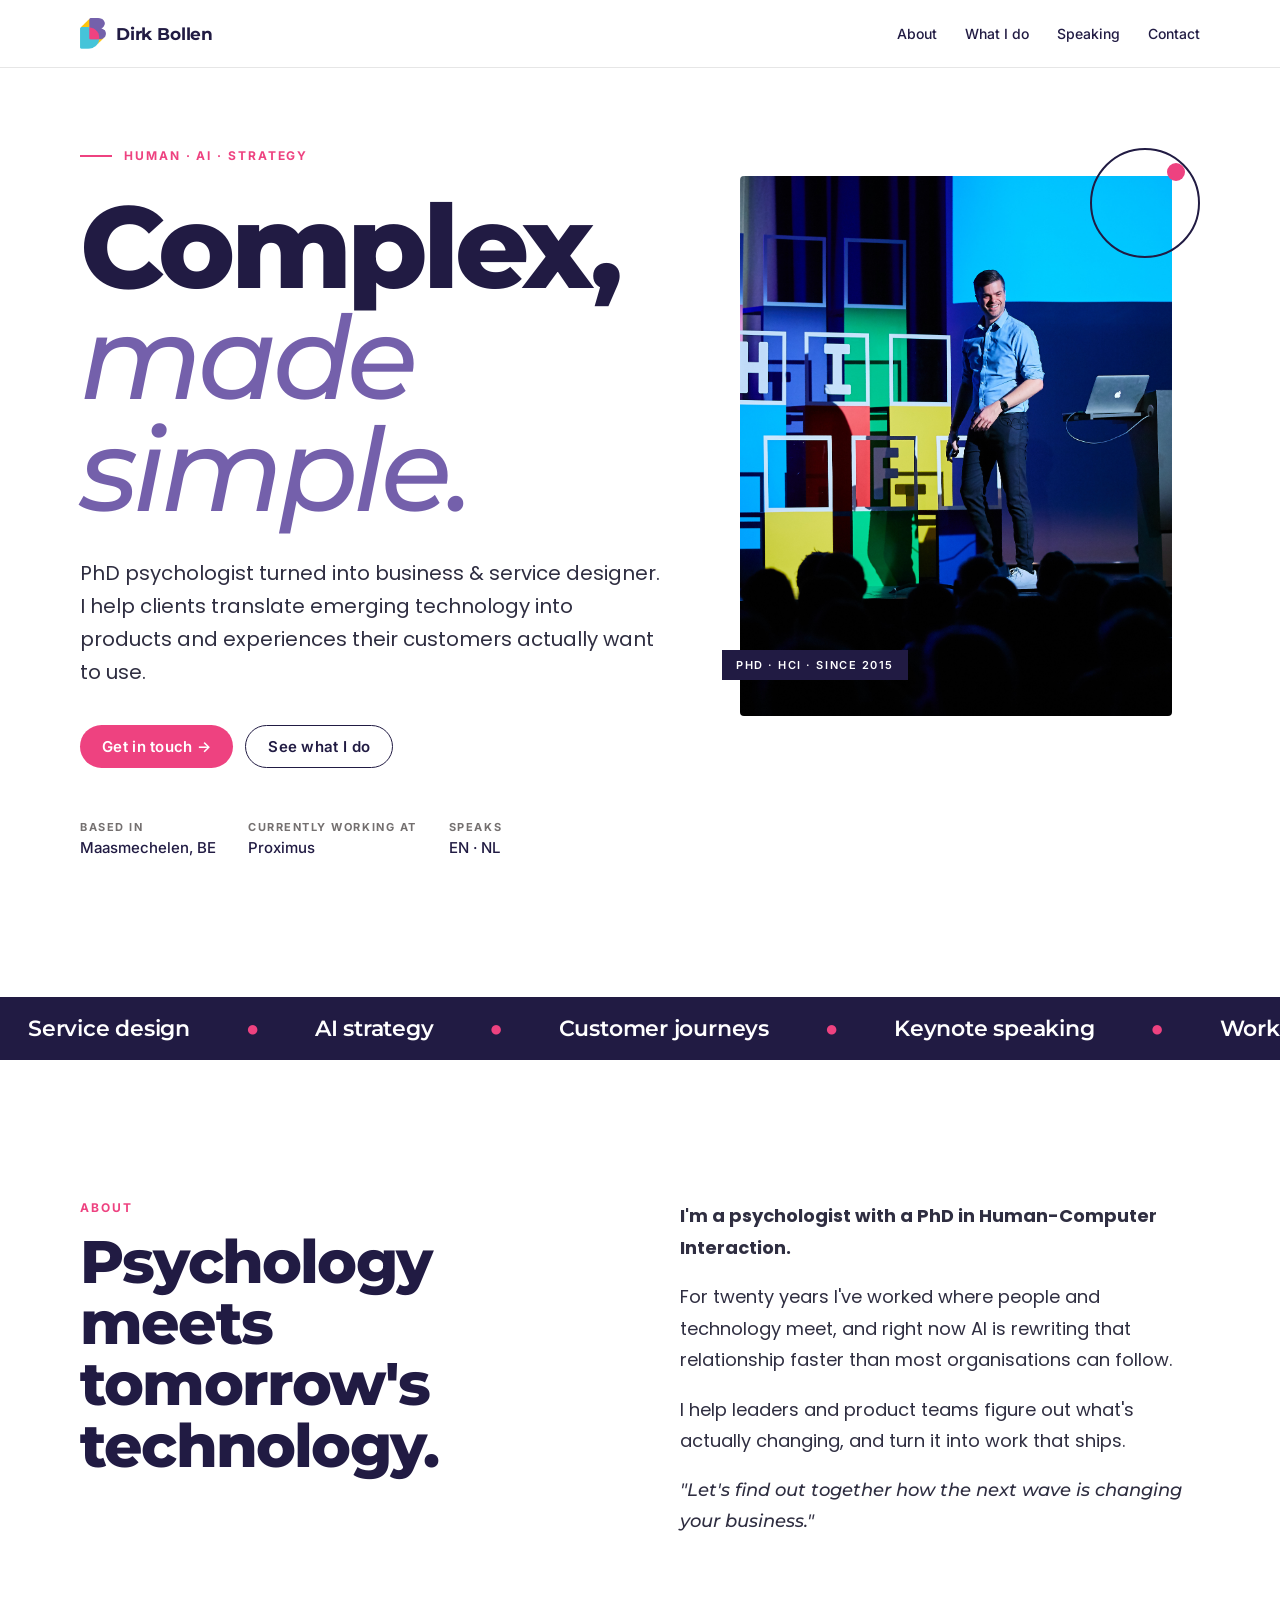
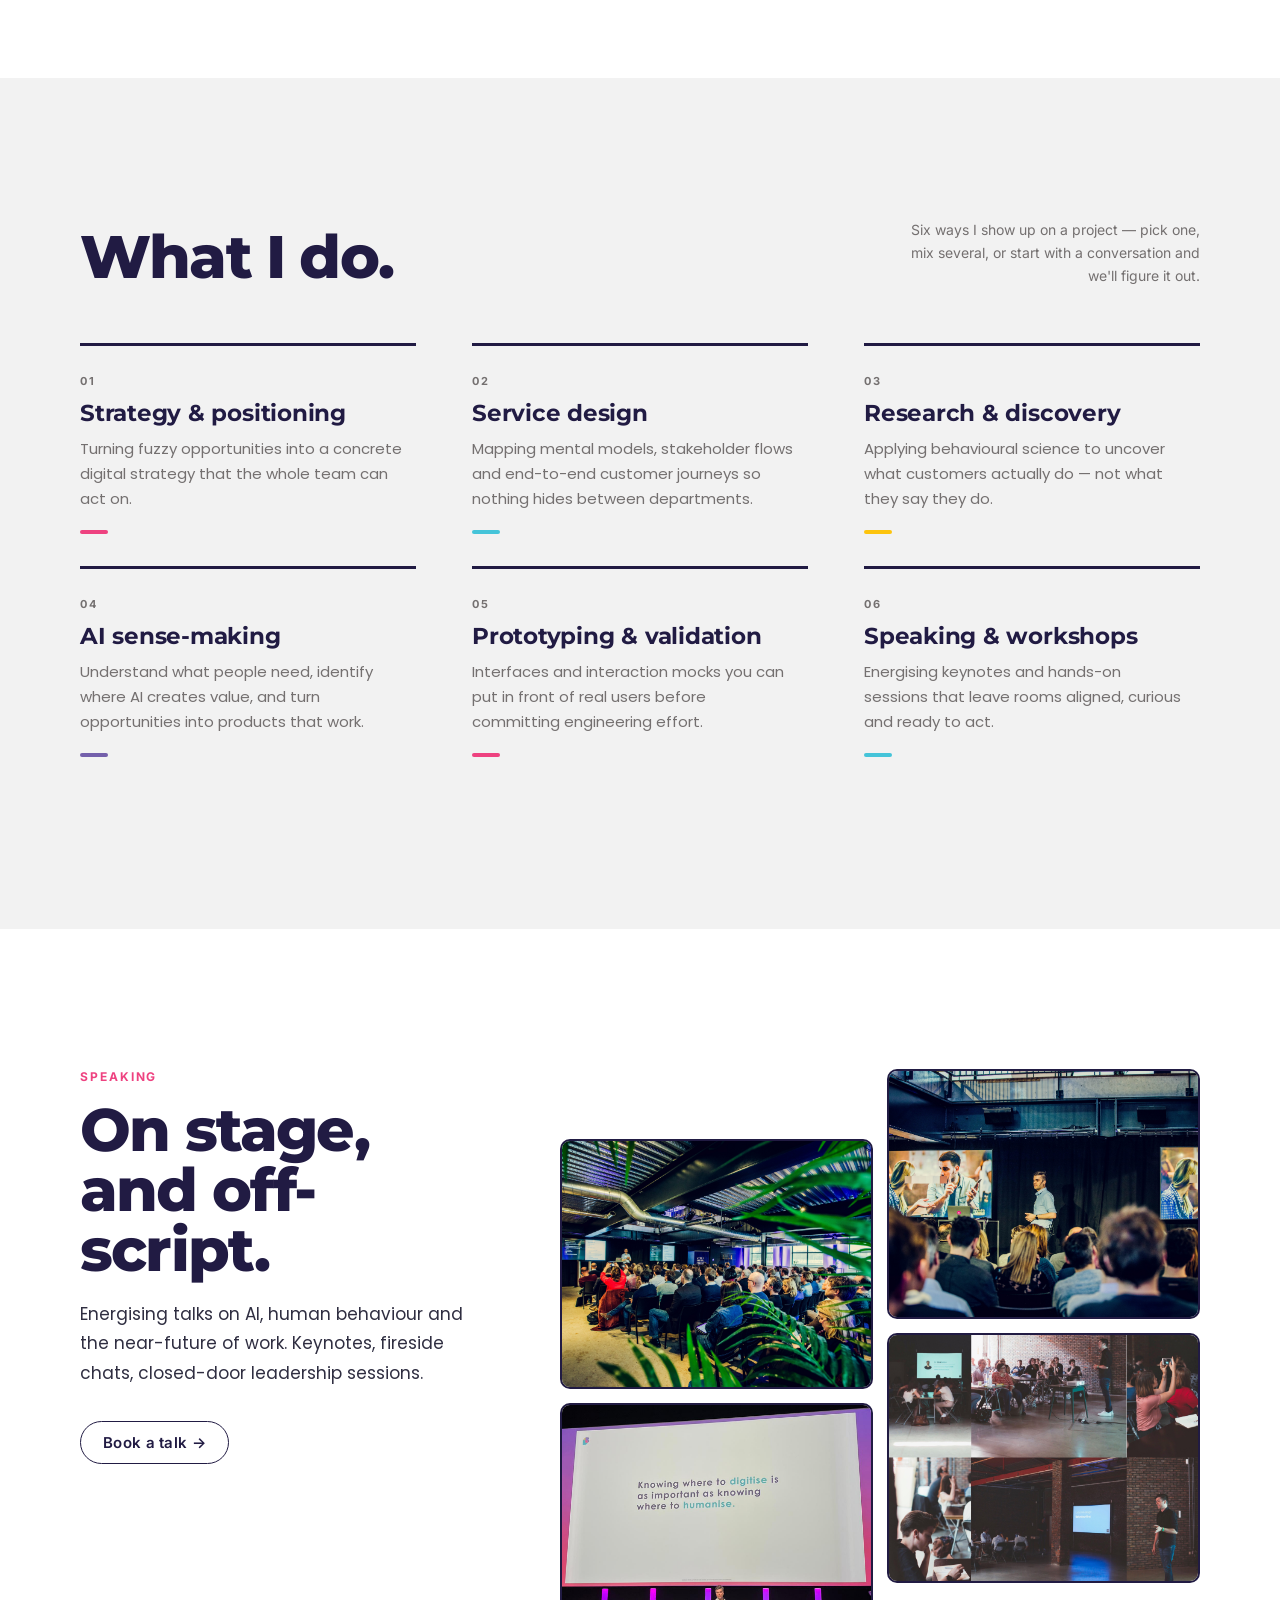
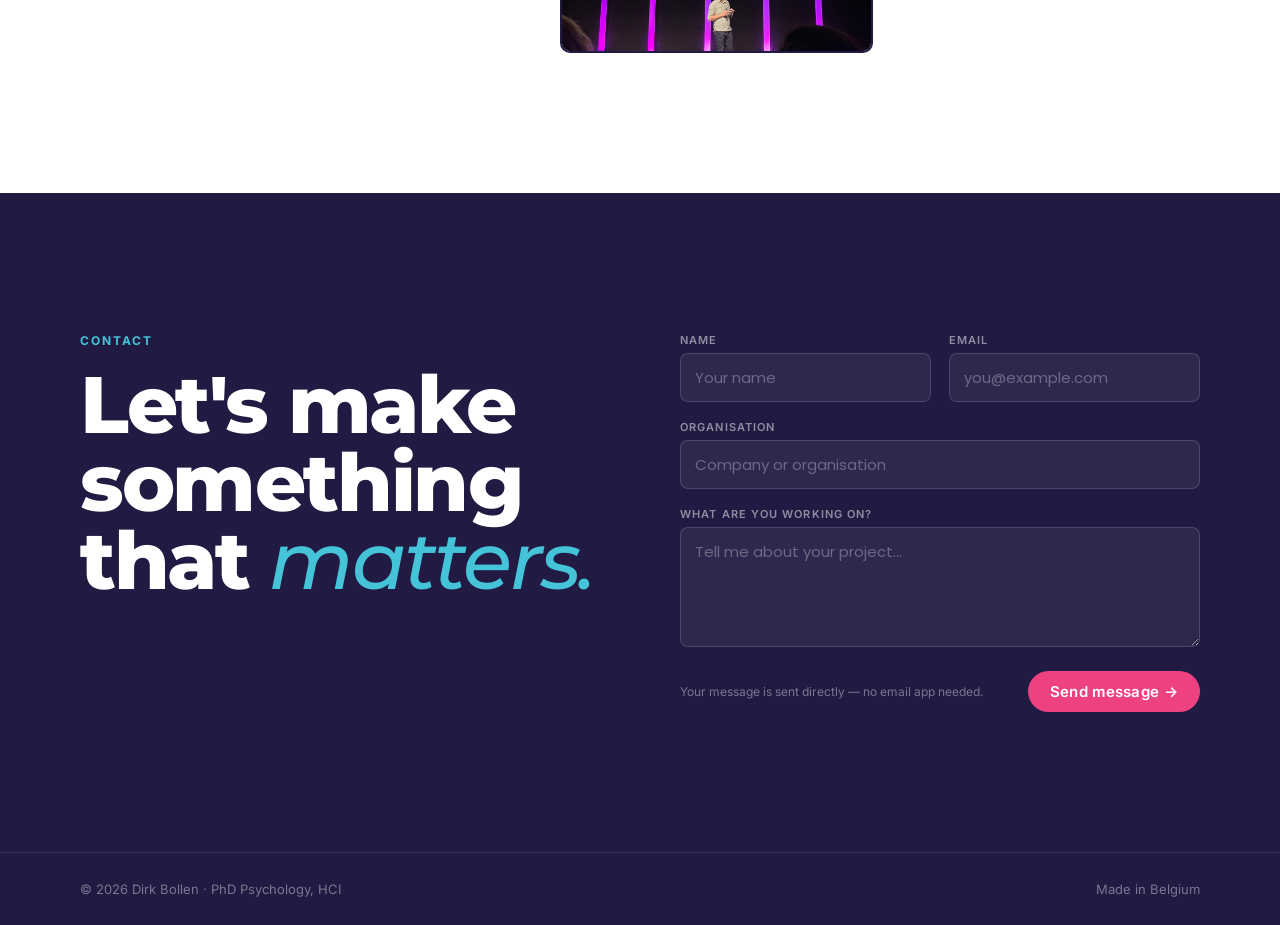
==== commit 597589ca: "Apply Dirk Bollen design system to site - Host Montserrat locally as a variable font (@font-face → p" ====
--- a/index.html
+++ b/index.html
@@ -8,26 +8,90 @@
 
   <link rel="preconnect" href="https://fonts.googleapis.com">
   <link rel="preconnect" href="https://fonts.gstatic.com" crossorigin>
-  <link href="https://fonts.googleapis.com/css2?family=Montserrat:ital,wght@0,400;0,500;0,600;0,700;0,800;1,400;1,500;1,600;1,700;1,800&family=Poppins:wght@300;400;500;600;700&family=Inter:wght@400;500;600;700;800&display=swap" rel="stylesheet">
+  <link href="https://fonts.googleapis.com/css2?family=Poppins:ital,wght@0,300;0,400;0,500;0,600;0,700;1,400;1,500&family=Inter:wght@400;500;600;700;800&display=swap" rel="stylesheet">
 
   <style>
+  /* ── Fonts ──
+     Montserrat (headlines) hosted locally as a variable font per the
+     Dirk Bollen design system. Poppins (body) + Inter (UI) via CDN above. */
+  @font-face {
+    font-family: 'Montserrat';
+    font-style: normal;
+    font-weight: 100 900;
+    font-display: swap;
+    src: url('project/website/assets/fonts/Montserrat-VariableFont_wght.ttf') format('truetype-variations'),
+         url('project/website/assets/fonts/Montserrat-VariableFont_wght.ttf') format('truetype');
+  }
+  @font-face {
+    font-family: 'Montserrat';
+    font-style: italic;
+    font-weight: 100 900;
+    font-display: swap;
+    src: url('project/website/assets/fonts/Montserrat-Italic-VariableFont_wght.ttf') format('truetype-variations'),
+         url('project/website/assets/fonts/Montserrat-Italic-VariableFont_wght.ttf') format('truetype');
+  }
+
   /* ── Reset ── */
   *, *::before, *::after { box-sizing: border-box; margin: 0; padding: 0; }
 
   :root {
-    --yellow:  #FDC40D;
-    --cyan:    #45C4D9;
-    --purple:  #7460AB;
-    --pink:    #EE4280;
-    --ink:     #211B43;
-    --ink-alt: #2F2E41;
-    --gray-100: #E6E6E6;
-    --gray-500: #747070;
-    --bg-page:  #F6F4EF;
+    /* ── Dirk Bollen design system — brand palette ── */
+    --db-yellow:    #FDC40D;   /* spark / accent highlight */
+    --db-cyan:      #45C4D9;   /* today / present state */
+    --db-cyan-soft: #6ECBD5;   /* tinted fills */
+    --db-purple:    #7460AB;   /* AI / synthesis / depth */
+    --db-pink:      #EE4280;   /* future / signal / CTAs */
+    --db-ink:       #211B43;   /* primary text, logo fill */
+    --db-ink-alt:   #2F2E41;   /* secondary ink */
+    --db-navy-deep: #001D42;   /* data viz / dark blocks */
+
+    /* Neutrals */
+    --db-white:   #FFFFFF;
+    --db-gray-50: #F2F2F2;
+    --db-gray-100:#E6E6E6;
+    --db-gray-200:#DADADA;
+    --db-gray-300:#B9B9B9;
+    --db-gray-500:#747070;
+    --db-gray-700:#666666;
+    --db-gray-900:#333333;
+
+    /* Semantic aliases (design-system §2) */
+    --fg:            var(--db-ink);
+    --fg-muted:      var(--db-gray-500);
+    --fg-inverse:    var(--db-white);
+    --bg:            var(--db-white);
+    --bg-muted:      var(--db-gray-50);
+    --bg-dark:       var(--db-ink);
+    --accent:        var(--db-pink);
+    --accent-alt:    var(--db-cyan);
+    --accent-warm:   var(--db-yellow);
+    --accent-deep:   var(--db-purple);
+    --border:        var(--db-gray-100);
+    --border-strong: var(--db-ink);
+
+    /* Short aliases used throughout this file */
+    --yellow:  var(--db-yellow);
+    --cyan:    var(--db-cyan);
+    --purple:  var(--db-purple);
+    --pink:    var(--db-pink);
+    --ink:     var(--db-ink);
+    --ink-alt: var(--db-ink-alt);
+    --gray-50: var(--db-gray-50);
+    --gray-100:var(--db-gray-100);
+    --gray-500:var(--db-gray-500);
+    --bg-page: var(--db-white);
+
     --font-display: 'Montserrat', 'Helvetica Neue', Arial, sans-serif;
     --font-body:    'Poppins', 'Helvetica Neue', Arial, sans-serif;
     --font-ui:      'Inter', 'Helvetica Neue', Arial, sans-serif;
-    --ease-out: cubic-bezier(0.22, 1, 0.36, 1);
+
+    /* Motion (design-system §7) */
+    --ease-out:    cubic-bezier(0.22, 1, 0.36, 1);
+    --ease-in-out: cubic-bezier(0.65, 0, 0.35, 1);
+    --dur-fast: 120ms;
+    --dur-med:  220ms;
+    --dur-slow: 420ms;
+
     --nav-h: 68px;
   }
 
@@ -71,7 +135,7 @@
   .nav {
     position: sticky; top: 0; z-index: 50;
     height: var(--nav-h);
-    background: rgba(246,244,239,0.92);
+    background: rgba(255,255,255,0.85);
     backdrop-filter: blur(12px); -webkit-backdrop-filter: blur(12px);
     border-bottom: 1px solid var(--gray-100);
   }
@@ -223,7 +287,7 @@
   }
 
   /* ── Services ── */
-  #services { background: #fff; padding: 100px 0; }
+  #services { background: var(--bg-muted); padding: 100px 0; }
   @media (min-width: 1024px) { #services { padding: 140px 0; } }
 
   .services-head {
@@ -241,7 +305,7 @@
   @media (min-width: 640px)  { .svc-grid { grid-template-columns: repeat(2, 1fr); column-gap: 48px; } }
   @media (min-width: 1024px) { .svc-grid { grid-template-columns: repeat(3, 1fr); column-gap: 56px; } }
 
-  .svc-item { padding: 28px 0 32px; border-top: 2px solid var(--ink); }
+  .svc-item { padding: 28px 0 32px; border-top: 3px solid var(--border-strong); }
   .svc-num {
     font-family: var(--font-ui); font-size: 11px; font-weight: 700;
     letter-spacing: 0.14em; text-transform: uppercase;
@@ -510,7 +574,7 @@
           <div class="svc-item">
             <div class="svc-num">04</div>
             <h3>AI sense-making</h3>
-            <p>Separating signal from hype, translating foundation models into product moves your team can ship.</p>
+            <p>Understand what people need, identify where AI creates value, and turn opportunities into products that work.</p>
             <div class="svc-bar"></div>
           </div>
           <div class="svc-item">
@@ -593,7 +657,7 @@
               <p class="form-note" id="form-note">Your message is sent directly — no email app needed.</p>
               <button class="btn btn-pink" type="submit" id="submit-btn">Send message →</button>
             </div>
-            <p class="form-error-msg" id="form-error">Something went wrong. Please try again or email contact@dirkbollen.be directly.</p>
+            <p class="form-error-msg" id="form-error">Something went wrong. Please reload and try again.</p>
           </form>
 
           <div class="form-success" id="form-success" role="status" aria-live="polite">
